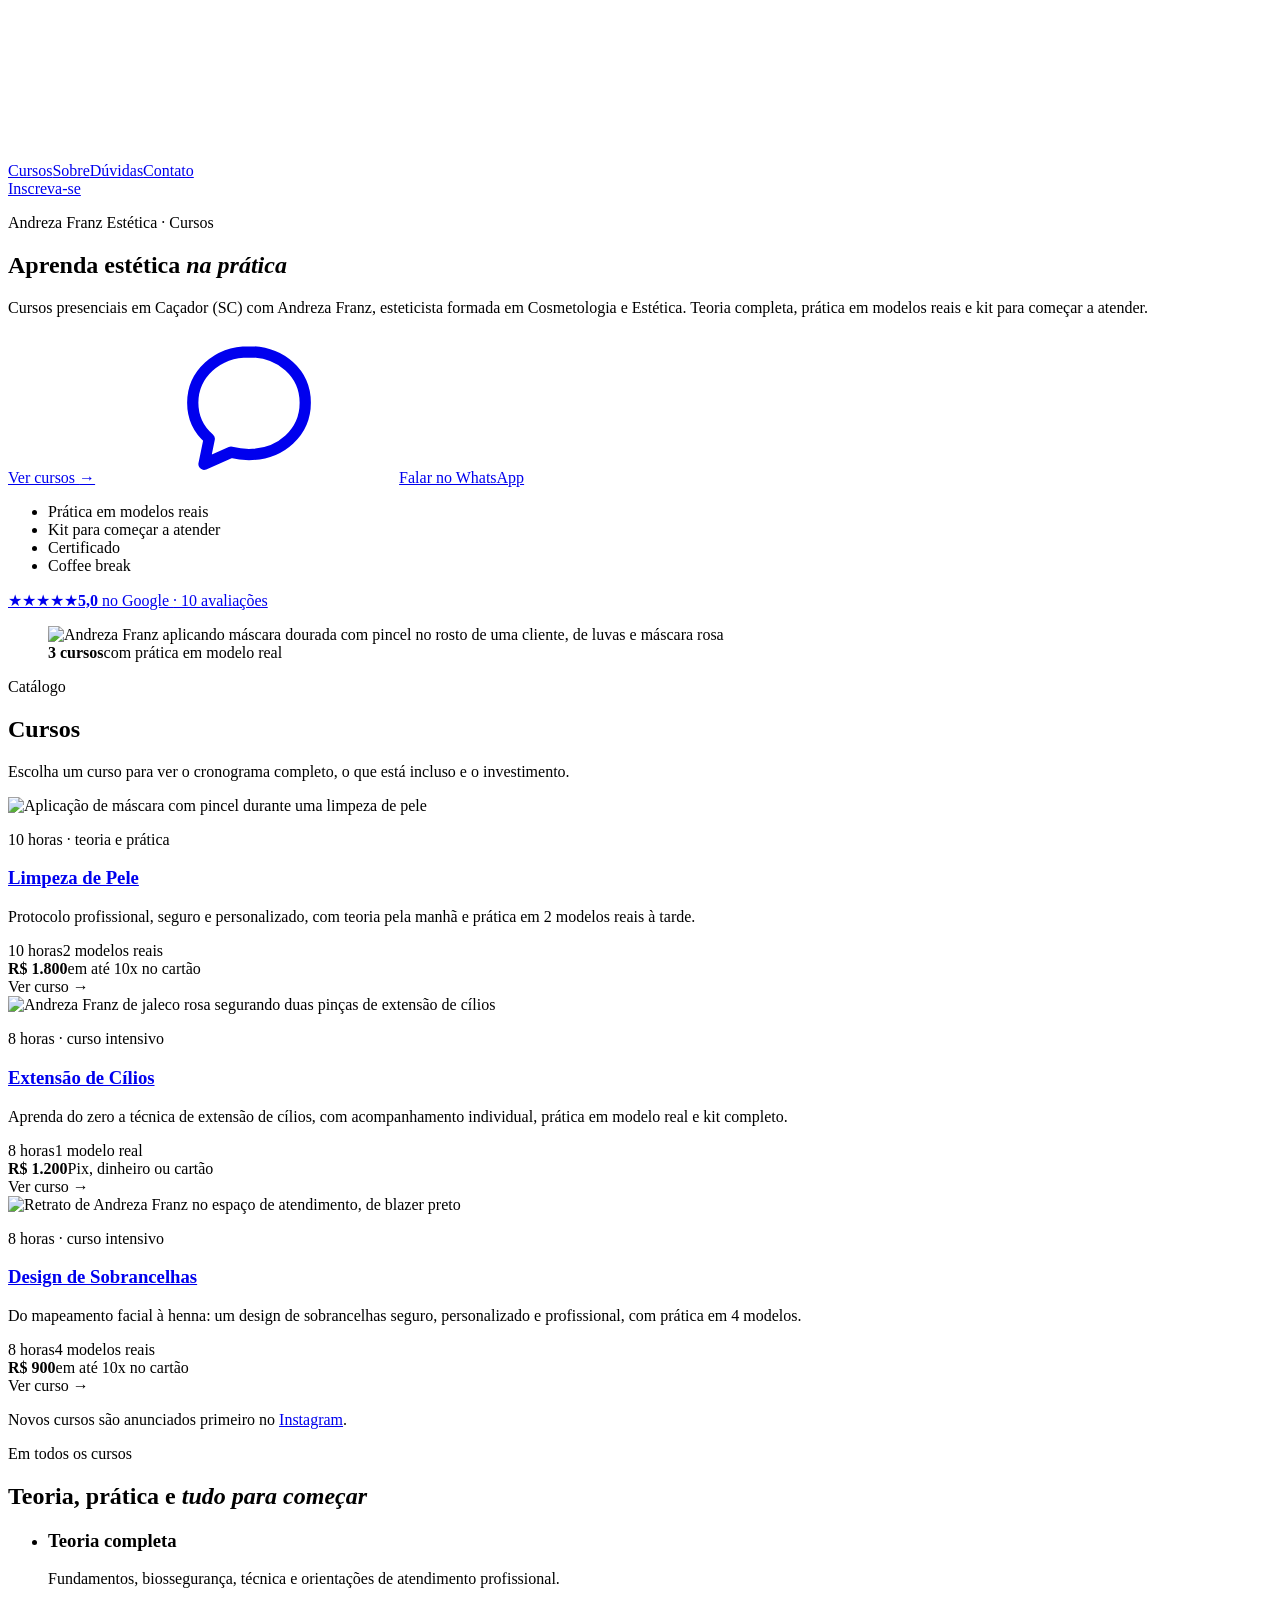
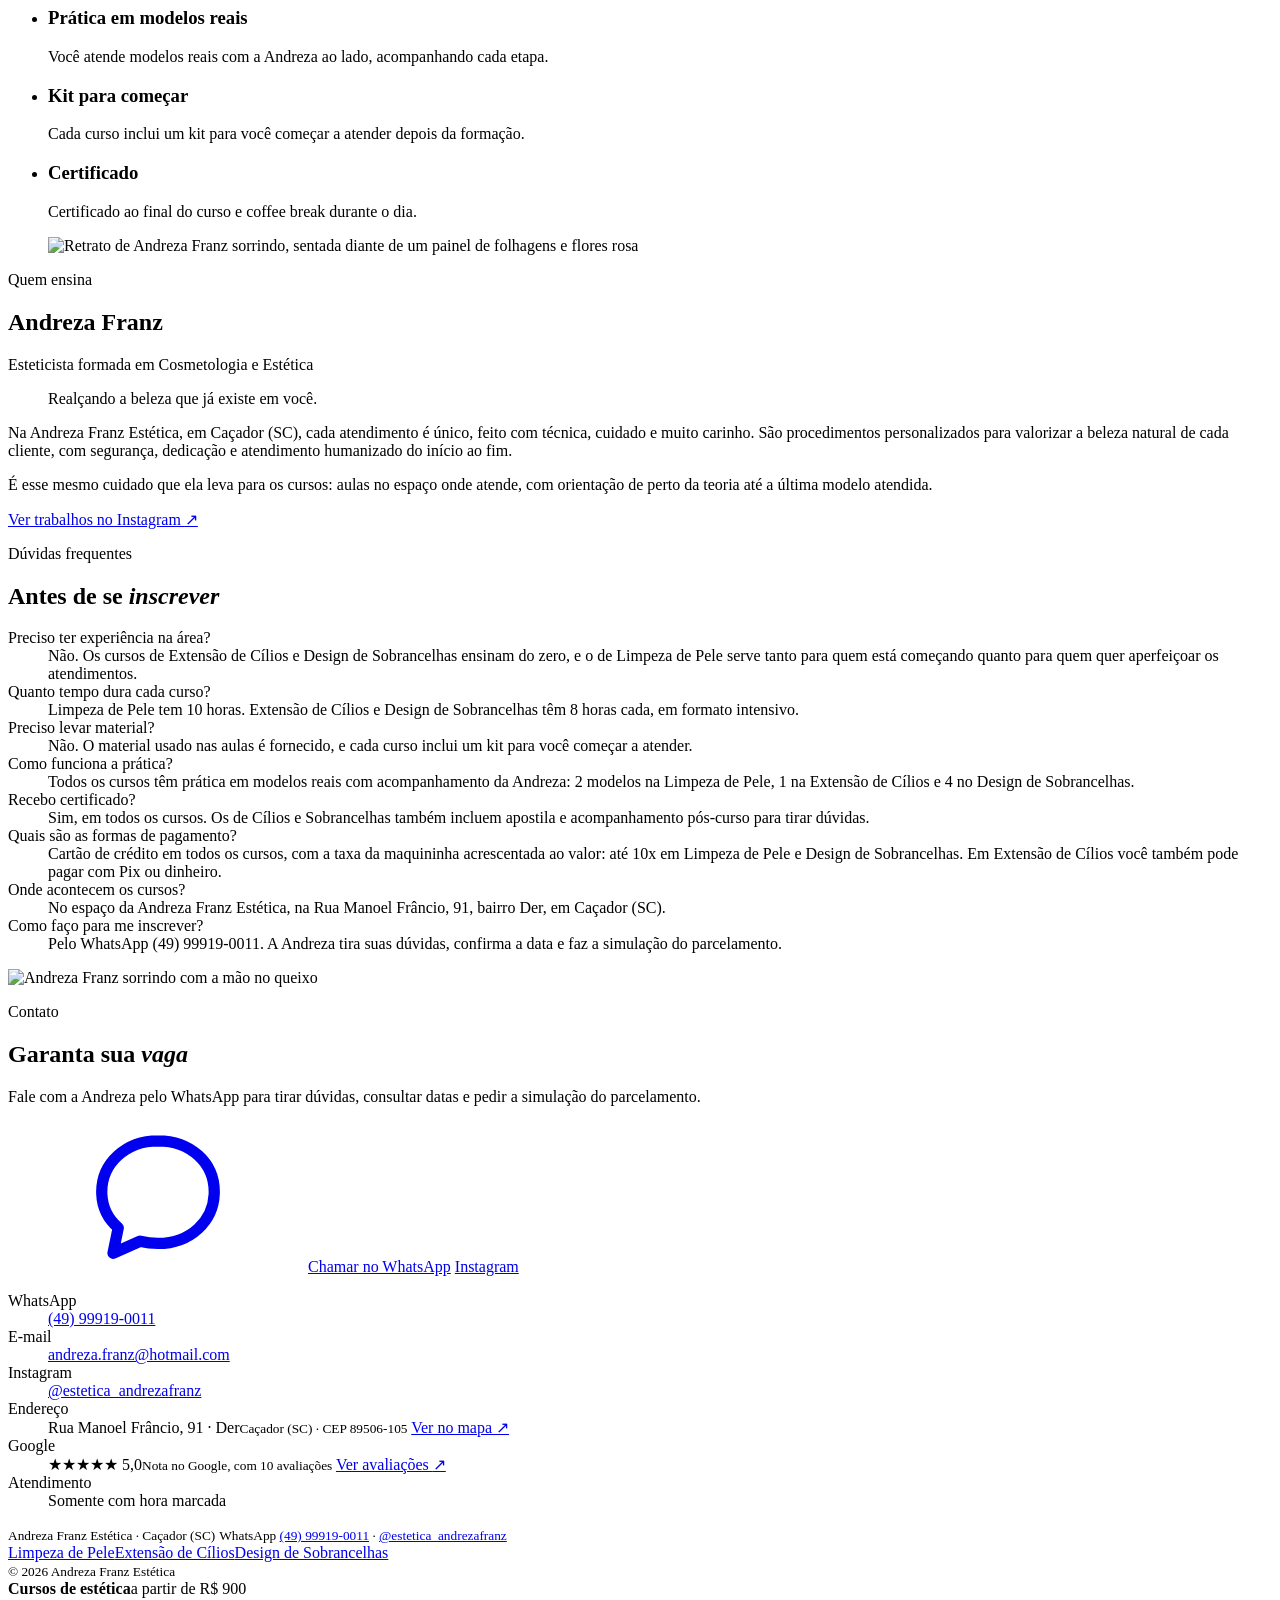
==== index.html @ 084d80ed "Add files via upload" ====
<!doctype html>
<html lang="pt-BR">
<head>
<meta charset="utf-8">
<meta name="viewport" content="width=device-width, initial-scale=1, viewport-fit=cover">
<title>Cursos de Estética em Caçador (SC) | Andreza Franz Estética</title>
<meta name="description" content="Cursos de estética presenciais em Caçador (SC) com Andreza Franz, esteticista formada em Cosmetologia e Estética: Limpeza de Pele, Extensão de Cílios e Design de Sobrancelhas, com prática em modelos reais, kit e certificado.">
<meta name="theme-color" content="#FBF6F5" media="(prefers-color-scheme: light)">
<meta name="theme-color" content="#171011" media="(prefers-color-scheme: dark)">
<link rel="icon" type="image/png" href="img/favicon.png">
<link rel="apple-touch-icon" href="img/favicon.png">
<!-- Prévia de link (WhatsApp, Facebook): com o domínio no ar, troque img/og-image.jpg pelo endereço completo, ex.: https://seudominio.com.br/img/og-image.jpg -->
<meta property="og:type" content="website">
<meta property="og:locale" content="pt_BR">
<meta property="og:site_name" content="Andreza Franz Estética">
<meta property="og:title" content="Cursos de estética · Andreza Franz Estética">
<meta property="og:description" content="Cursos de estética presenciais em Caçador (SC) com Andreza Franz, esteticista formada em Cosmetologia e Estética: Limpeza de Pele, Extensão de Cílios e Design de Sobrancelhas, com prática em modelos reais, kit e certificado.">
<meta property="og:image" content="img/og-image.jpg">
<meta name="twitter:card" content="summary_large_image">
<link rel="preconnect" href="https://fonts.googleapis.com">
<link rel="preconnect" href="https://fonts.gstatic.com" crossorigin>
<link rel="stylesheet" href="https://fonts.googleapis.com/css2?family=Bodoni+Moda:ital,opsz,wght@0,6..96,400..700;1,6..96,400..700&amp;family=Jost:wght@300..600&amp;display=swap">
<link rel="stylesheet" href="css/site.css">
<style>:root{padding-top:env(safe-area-inset-top,0px);padding-bottom:env(safe-area-inset-bottom,0px)}</style>
<script type="application/ld+json">
{
  "@context": "https://schema.org",
  "@type": "BeautySalon",
  "name": "Andreza Franz Estética",
  "telephone": "+55 49 99919-0011",
  "email": "andreza.franz@hotmail.com",
  "sameAs": [
    "https://www.instagram.com/estetica_andrezafranz/"
  ],
  "address": {
    "@type": "PostalAddress",
    "streetAddress": "Rua Manoel Frâncio, 91 - Der",
    "addressLocality": "Caçador",
    "addressRegion": "SC",
    "postalCode": "89506-105",
    "addressCountry": "BR"
  },
  "geo": {
    "@type": "GeoCoordinates",
    "latitude": -26.769811,
    "longitude": -51.0199768
  },
  "hasMap": "https://maps.app.goo.gl/DuBLKHnmuJ3UreH18"
}
</script>
</head>
<body>
<svg class="sprite" aria-hidden="true" focusable="false">
  <symbol id="i-check" viewBox="0 0 20 20"><circle cx="10" cy="10" r="9" fill="none" stroke="currentColor" stroke-width="1.3"/><path d="M6 10.4l2.6 2.6L14.2 7.4" fill="none" stroke="currentColor" stroke-width="1.6" stroke-linecap="round" stroke-linejoin="round"/></symbol>
  <symbol id="i-chat" viewBox="0 0 20 20"><path d="M10 2.5c-4.3 0-7.5 3-7.5 6.8 0 1.9.8 3.6 2.2 4.8L4 17.5l3.6-1.6c.8.2 1.6.3 2.4.3 4.3 0 7.5-3 7.5-6.9S14.3 2.5 10 2.5z" fill="none" stroke="currentColor" stroke-width="1.5" stroke-linejoin="round"/></symbol>
  <symbol id="i-gift" viewBox="0 0 34 34"><rect x="5" y="14" width="24" height="16" rx="2" fill="none" stroke="currentColor" stroke-width="1.5"/><rect x="3" y="9" width="28" height="6" rx="1.5" fill="none" stroke="currentColor" stroke-width="1.5"/><path d="M17 9v21" stroke="currentColor" stroke-width="1.5"/><path d="M17 9c-2.5-5-8-5-7.5-1.5C10 10 17 9 17 9zm0 0c2.5-5 8-5 7.5-1.5C24 10 17 9 17 9z" fill="none" stroke="currentColor" stroke-width="1.5" stroke-linejoin="round"/></symbol>
</svg>
<header class="site-header">
  <div class="wrap header-inner">
    <a class="brand" href="index.html" aria-label="Andreza Franz Estética, página inicial"><span class="logo-mark" role="img" aria-label="Andreza Franz"></span></a>
    <nav class="nav" aria-label="Seções"><a href="#cursos">Cursos</a><a href="#sobre">Sobre</a><a href="#duvidas">Dúvidas</a><a href="#contato">Contato</a></nav>
    <a class="btn btn-primary header-cta" href="https://wa.me/5549999190011?text=Ol%C3%A1%2C%20Andreza%21%20Vim%20pelo%20site%20e%20quero%20saber%20mais%20sobre%20os%20cursos." target="_blank" rel="noopener">Inscreva-se</a>
  </div>
</header>
<main id="inicio">
<section class="hero">
  <span class="watermark" aria-hidden="true"></span>
  <div class="wrap hero-grid">
    <div class="hero-copy">
      <p class="eyebrow">Andreza Franz Estética · Cursos</p>
      <h1>Aprenda estética <em>na prática</em></h1>
      <p class="lede">Cursos presenciais em Caçador (SC) com Andreza Franz, esteticista formada em Cosmetologia e Estética. Teoria completa, prática em modelos reais e kit para começar a atender.</p>
      <div class="btn-row">
        <a class="btn btn-primary" href="#cursos">Ver cursos <span class="arrow" aria-hidden="true">→</span></a>
        <a class="btn btn-ghost" href="https://wa.me/5549999190011?text=Ol%C3%A1%2C%20Andreza%21%20Vim%20pelo%20site%20e%20quero%20saber%20mais%20sobre%20os%20cursos." target="_blank" rel="noopener"><svg aria-hidden="true"><use href="#i-chat"/></svg>Falar no WhatsApp</a>
      </div>
      <ul class="facts"><li>Prática em modelos reais</li><li>Kit para começar a atender</li><li>Certificado</li><li>Coffee break</li></ul>
      <a class="rating" href="https://maps.app.goo.gl/DuBLKHnmuJ3UreH18" target="_blank" rel="noopener" aria-label="Nota 5,0 no Google, com 10 avaliações. Ver avaliações"><span class="stars" aria-hidden="true">★★★★★</span><span aria-hidden="true"><strong>5,0</strong> no Google <span class="src">· 10 avaliações</span></span></a>
    </div>
    <figure class="photo-frame">
      <img src="img/aula-pratica.jpg" width="1100" height="1650" alt="Andreza Franz aplicando máscara dourada com pincel no rosto de uma cliente, de luvas e máscara rosa">
      <div class="badge"><strong>3 cursos</strong><span>com prática em modelo real</span></div>
    </figure>
  </div>
</section>

<section class="section section--tight-top" id="cursos">
  <div class="wrap">
    <div class="section-head">
      <p class="eyebrow">Catálogo</p>
      <h2>Cursos</h2>
      <p class="lede">Escolha um curso para ver o cronograma completo, o que está incluso e o investimento.</p>
    </div>
    <div class="catalog catalog--3"><article class="course-card">
  <div class="course-media"><img src="img/curso-limpeza.jpg" width="1000" height="831" alt="Aplicação de máscara com pincel durante uma limpeza de pele" loading="lazy"></div>
  <div class="course-body">
    <p class="eyebrow">10 horas · teoria e prática</p>
    <h3><a href="limpeza-de-pele.html">Limpeza de Pele</a></h3>
    <p class="muted">Protocolo profissional, seguro e personalizado, com teoria pela manhã e prática em 2 modelos reais à tarde.</p>
    <div class="course-meta"><span>10 horas</span><span>2 modelos reais</span></div>
    <div class="course-foot">
      <div class="price-sm"><strong>R$ 1.800</strong><span>em até 10x no cartão</span></div>
      <span class="more" aria-hidden="true">Ver curso →</span>
    </div>
  </div>
</article><article class="course-card">
  <div class="course-media"><img src="img/curso-cilios.jpg" width="1000" height="800" alt="Andreza Franz de jaleco rosa segurando duas pinças de extensão de cílios" loading="lazy"></div>
  <div class="course-body">
    <p class="eyebrow">8 horas · curso intensivo</p>
    <h3><a href="extensao-de-cilios.html">Extensão de Cílios</a></h3>
    <p class="muted">Aprenda do zero a técnica de extensão de cílios, com acompanhamento individual, prática em modelo real e kit completo.</p>
    <div class="course-meta"><span>8 horas</span><span>1 modelo real</span></div>
    <div class="course-foot">
      <div class="price-sm"><strong>R$ 1.200</strong><span>Pix, dinheiro ou cartão</span></div>
      <span class="more" aria-hidden="true">Ver curso →</span>
    </div>
  </div>
</article><article class="course-card">
  <div class="course-media"><img src="img/curso-sobrancelhas.jpg" width="1000" height="800" alt="Retrato de Andreza Franz no espaço de atendimento, de blazer preto" loading="lazy"></div>
  <div class="course-body">
    <p class="eyebrow">8 horas · curso intensivo</p>
    <h3><a href="design-de-sobrancelhas.html">Design de Sobrancelhas</a></h3>
    <p class="muted">Do mapeamento facial à henna: um design de sobrancelhas seguro, personalizado e profissional, com prática em 4 modelos.</p>
    <div class="course-meta"><span>8 horas</span><span>4 modelos reais</span></div>
    <div class="course-foot">
      <div class="price-sm"><strong>R$ 900</strong><span>em até 10x no cartão</span></div>
      <span class="more" aria-hidden="true">Ver curso →</span>
    </div>
  </div>
</article></div>
    <p class="catalog-note">Novos cursos são anunciados primeiro no <a href="https://www.instagram.com/estetica_andrezafranz/" target="_blank" rel="noopener">Instagram</a>.</p>
  </div>
</section>

<section class="section section--paper">
  <div class="wrap">
    <div class="section-head">
      <p class="eyebrow">Em todos os cursos</p>
      <h2>Teoria, prática e <em>tudo para começar</em></h2>
    </div>
    <ul class="pillars">
      <li><h3>Teoria completa</h3><p>Fundamentos, biossegurança, técnica e orientações de atendimento profissional.</p></li>
      <li><h3>Prática em modelos reais</h3><p>Você atende modelos reais com a Andreza ao lado, acompanhando cada etapa.</p></li>
      <li><h3>Kit para começar</h3><p>Cada curso inclui um kit para você começar a atender depois da formação.</p></li>
      <li><h3>Certificado</h3><p>Certificado ao final do curso e coffee break durante o dia.</p></li>
    </ul>
  </div>
</section>

<section class="section" id="sobre">
  <div class="wrap about">
    <figure class="about-figure">
      <img src="img/andreza-retrato.jpg" width="1000" height="1500" alt="Retrato de Andreza Franz sorrindo, sentada diante de um painel de folhagens e flores rosa" loading="lazy">
    </figure>
    <div class="about-copy">
      <p class="eyebrow">Quem ensina</p>
      <h2>Andreza Franz</h2>
      <p class="role">Esteticista formada em Cosmetologia e Estética</p>
      <blockquote class="quote">Realçando a beleza que já existe em você.</blockquote>
      <p class="body">Na Andreza Franz Estética, em Caçador (SC), cada atendimento é único, feito com técnica, cuidado e muito carinho. São procedimentos personalizados para valorizar a beleza natural de cada cliente, com segurança, dedicação e atendimento humanizado do início ao fim.</p>
      <p class="body muted">É esse mesmo cuidado que ela leva para os cursos: aulas no espaço onde atende, com orientação de perto da teoria até a última modelo atendida.</p>
      <a class="text-link" href="https://www.instagram.com/estetica_andrezafranz/" target="_blank" rel="noopener">Ver trabalhos no Instagram <span aria-hidden="true">↗</span></a>
    </div>
  </div>
</section>

<section class="section section--rule" id="duvidas">
  <div class="wrap">
    <div class="section-head"><p class="eyebrow">Dúvidas frequentes</p><h2>Antes de se <em>inscrever</em></h2></div>
    <dl class="faq"><div><dt>Preciso ter experiência na área?</dt><dd>Não. Os cursos de Extensão de Cílios e Design de Sobrancelhas ensinam do zero, e o de Limpeza de Pele serve tanto para quem está começando quanto para quem quer aperfeiçoar os atendimentos.</dd></div><div><dt>Quanto tempo dura cada curso?</dt><dd>Limpeza de Pele tem 10 horas. Extensão de Cílios e Design de Sobrancelhas têm 8 horas cada, em formato intensivo.</dd></div><div><dt>Preciso levar material?</dt><dd>Não. O material usado nas aulas é fornecido, e cada curso inclui um kit para você começar a atender.</dd></div><div><dt>Como funciona a prática?</dt><dd>Todos os cursos têm prática em modelos reais com acompanhamento da Andreza: 2 modelos na Limpeza de Pele, 1 na Extensão de Cílios e 4 no Design de Sobrancelhas.</dd></div><div><dt>Recebo certificado?</dt><dd>Sim, em todos os cursos. Os de Cílios e Sobrancelhas também incluem apostila e acompanhamento pós-curso para tirar dúvidas.</dd></div><div><dt>Quais são as formas de pagamento?</dt><dd>Cartão de crédito em todos os cursos, com a taxa da maquininha acrescentada ao valor: até 10x em Limpeza de Pele e Design de Sobrancelhas. Em Extensão de Cílios você também pode pagar com Pix ou dinheiro.</dd></div><div><dt>Onde acontecem os cursos?</dt><dd>No espaço da Andreza Franz Estética, na Rua Manoel Frâncio, 91, bairro Der, em Caçador (SC).</dd></div><div><dt>Como faço para me inscrever?</dt><dd>Pelo WhatsApp (49) 99919-0011. A Andreza tira suas dúvidas, confirma a data e faz a simulação do parcelamento.</dd></div></dl>
  </div>
</section>
<section class="cta" id="contato">
  <div class="wrap cta-grid">
    <div class="cta-copy">
      <img class="cta-photo" src="img/andreza-sorriso.jpg" width="900" height="1350" alt="Andreza Franz sorrindo com a mão no queixo" loading="lazy">
      <p class="eyebrow">Contato</p>
      <h2>Garanta sua <em>vaga</em></h2>
      <p>Fale com a Andreza pelo WhatsApp para tirar dúvidas, consultar datas e pedir a simulação do parcelamento.</p>
      <div class="btn-row">
        <a class="btn btn-primary" href="https://wa.me/5549999190011?text=Ol%C3%A1%2C%20Andreza%21%20Vim%20pelo%20site%20e%20quero%20saber%20mais%20sobre%20os%20cursos." target="_blank" rel="noopener"><svg aria-hidden="true"><use href="#i-chat"/></svg>Chamar no WhatsApp</a>
        <a class="btn btn-ghost" href="https://www.instagram.com/estetica_andrezafranz/" target="_blank" rel="noopener">Instagram</a>
      </div>
    </div>
    <dl class="contact-list">
      <div><dt>WhatsApp</dt><dd><a href="https://wa.me/5549999190011" target="_blank" rel="noopener">(49) 99919-0011</a></dd></div>
      <div><dt>E-mail</dt><dd><a href="mailto:andreza.franz@hotmail.com">andreza.franz@hotmail.com</a></dd></div>
      <div><dt>Instagram</dt><dd><a href="https://www.instagram.com/estetica_andrezafranz/" target="_blank" rel="noopener">@estetica_andrezafranz</a></dd></div>
      <div><dt>Endereço</dt><dd>Rua Manoel Frâncio, 91 · Der<small>Caçador (SC) · CEP 89506-105</small>
        <a class="text-link" href="https://maps.app.goo.gl/DuBLKHnmuJ3UreH18" target="_blank" rel="noopener">Ver no mapa <span aria-hidden="true">↗</span></a></dd></div>
      <div><dt>Google</dt><dd><span class="stars" aria-hidden="true">★★★★★</span> 5,0<small>Nota no Google, com 10 avaliações</small>
        <a class="text-link" href="https://maps.app.goo.gl/DuBLKHnmuJ3UreH18" target="_blank" rel="noopener">Ver avaliações <span aria-hidden="true">↗</span></a></dd></div>
      <div><dt>Atendimento</dt><dd>Somente com hora marcada</dd></div>
    </dl>
  </div>
</section>
</main>
<footer class="footer">
  <div class="wrap footer-inner">
    <a href="index.html" aria-label="Andreza Franz Estética, página inicial"><span class="logo-mark" role="img" aria-label="Andreza Franz"></span></a>
    <div class="footer-text">
      <small>Andreza Franz Estética · Caçador (SC)</small>
      <small>WhatsApp <a href="https://wa.me/5549999190011" target="_blank" rel="noopener">(49) 99919-0011</a> · <a href="https://www.instagram.com/estetica_andrezafranz/" target="_blank" rel="noopener">@estetica_andrezafranz</a></small>
      <nav aria-label="Cursos"><a href="limpeza-de-pele.html">Limpeza de Pele</a><a href="extensao-de-cilios.html">Extensão de Cílios</a><a href="design-de-sobrancelhas.html">Design de Sobrancelhas</a></nav>
    </div>
    <small>© 2026 Andreza Franz Estética</small>
  </div>
</footer>
<div class="mobile-bar">
  <div><strong>Cursos de estética</strong><span>a partir de R$ 900</span></div>
  <a class="btn btn-primary" href="https://wa.me/5549999190011?text=Ol%C3%A1%2C%20Andreza%21%20Vim%20pelo%20site%20e%20quero%20saber%20mais%20sobre%20os%20cursos." target="_blank" rel="noopener">Falar no WhatsApp</a>
</div>
</body>
</html>
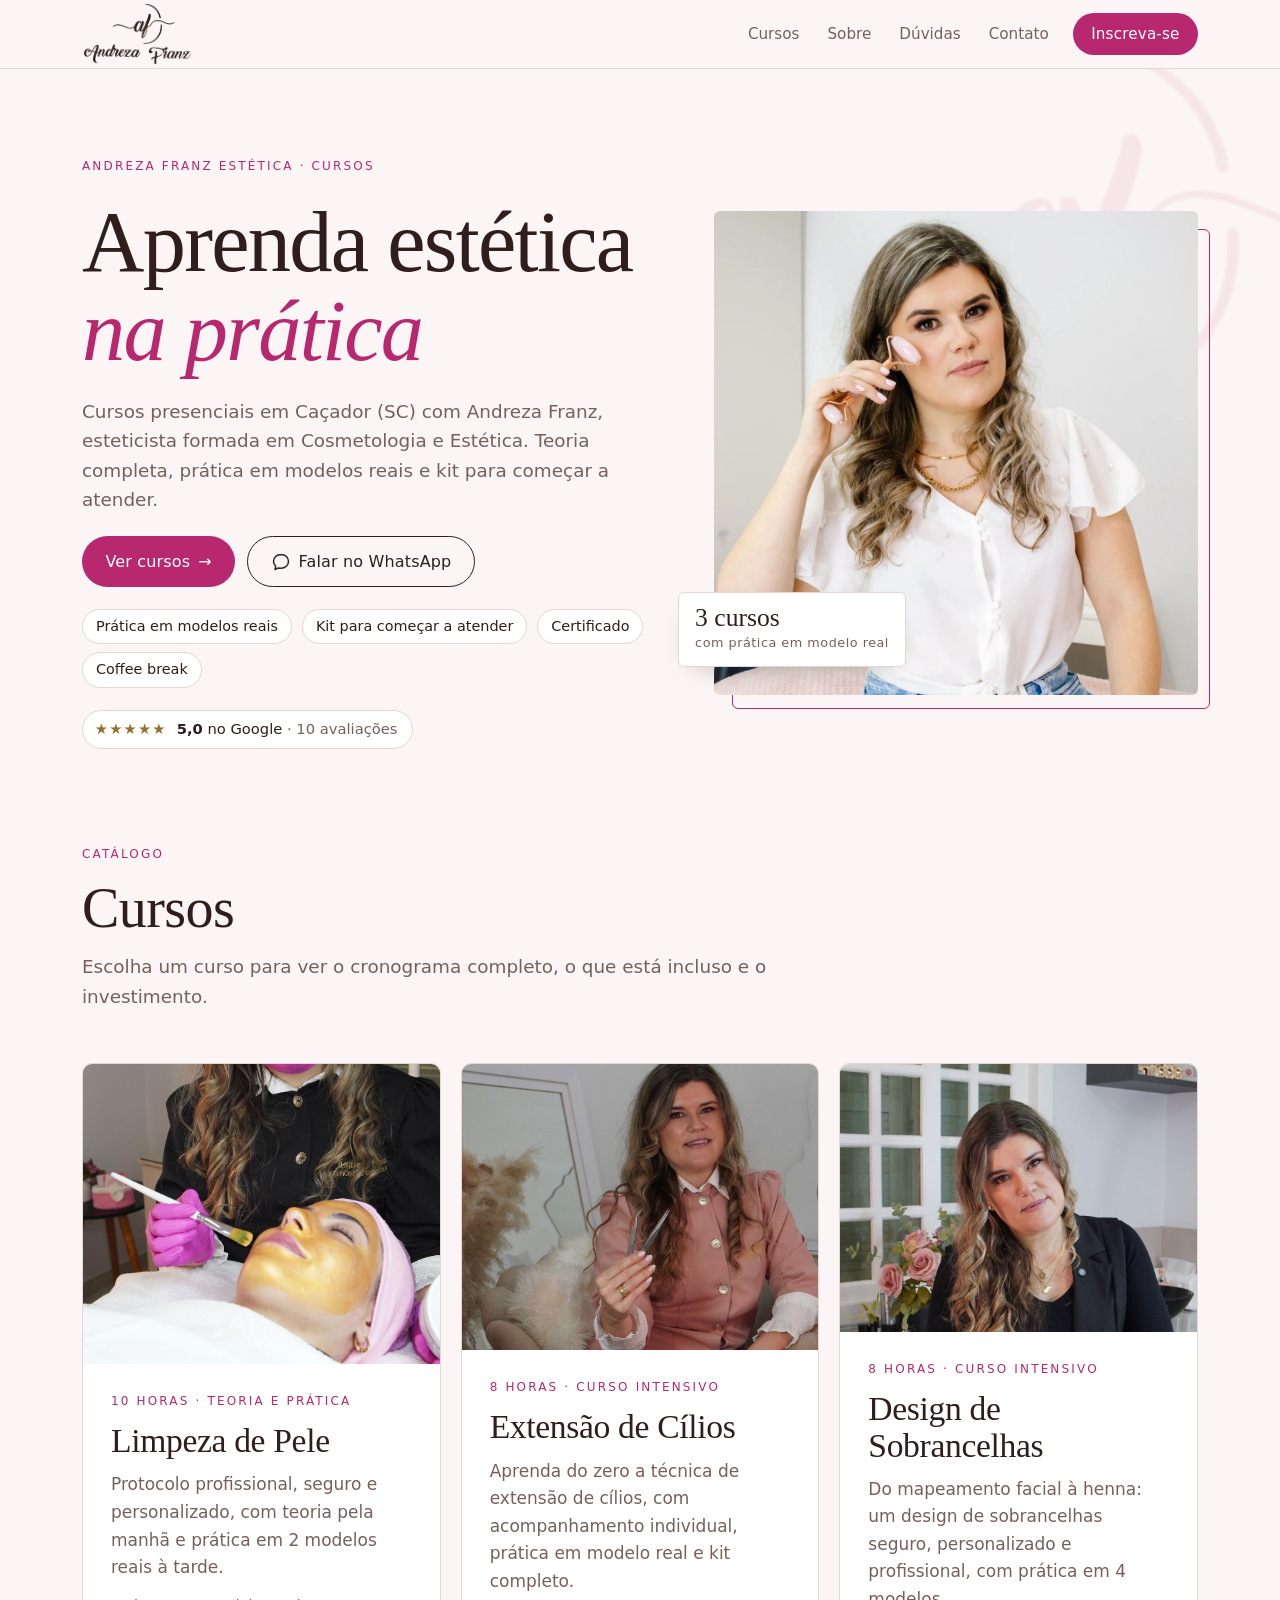
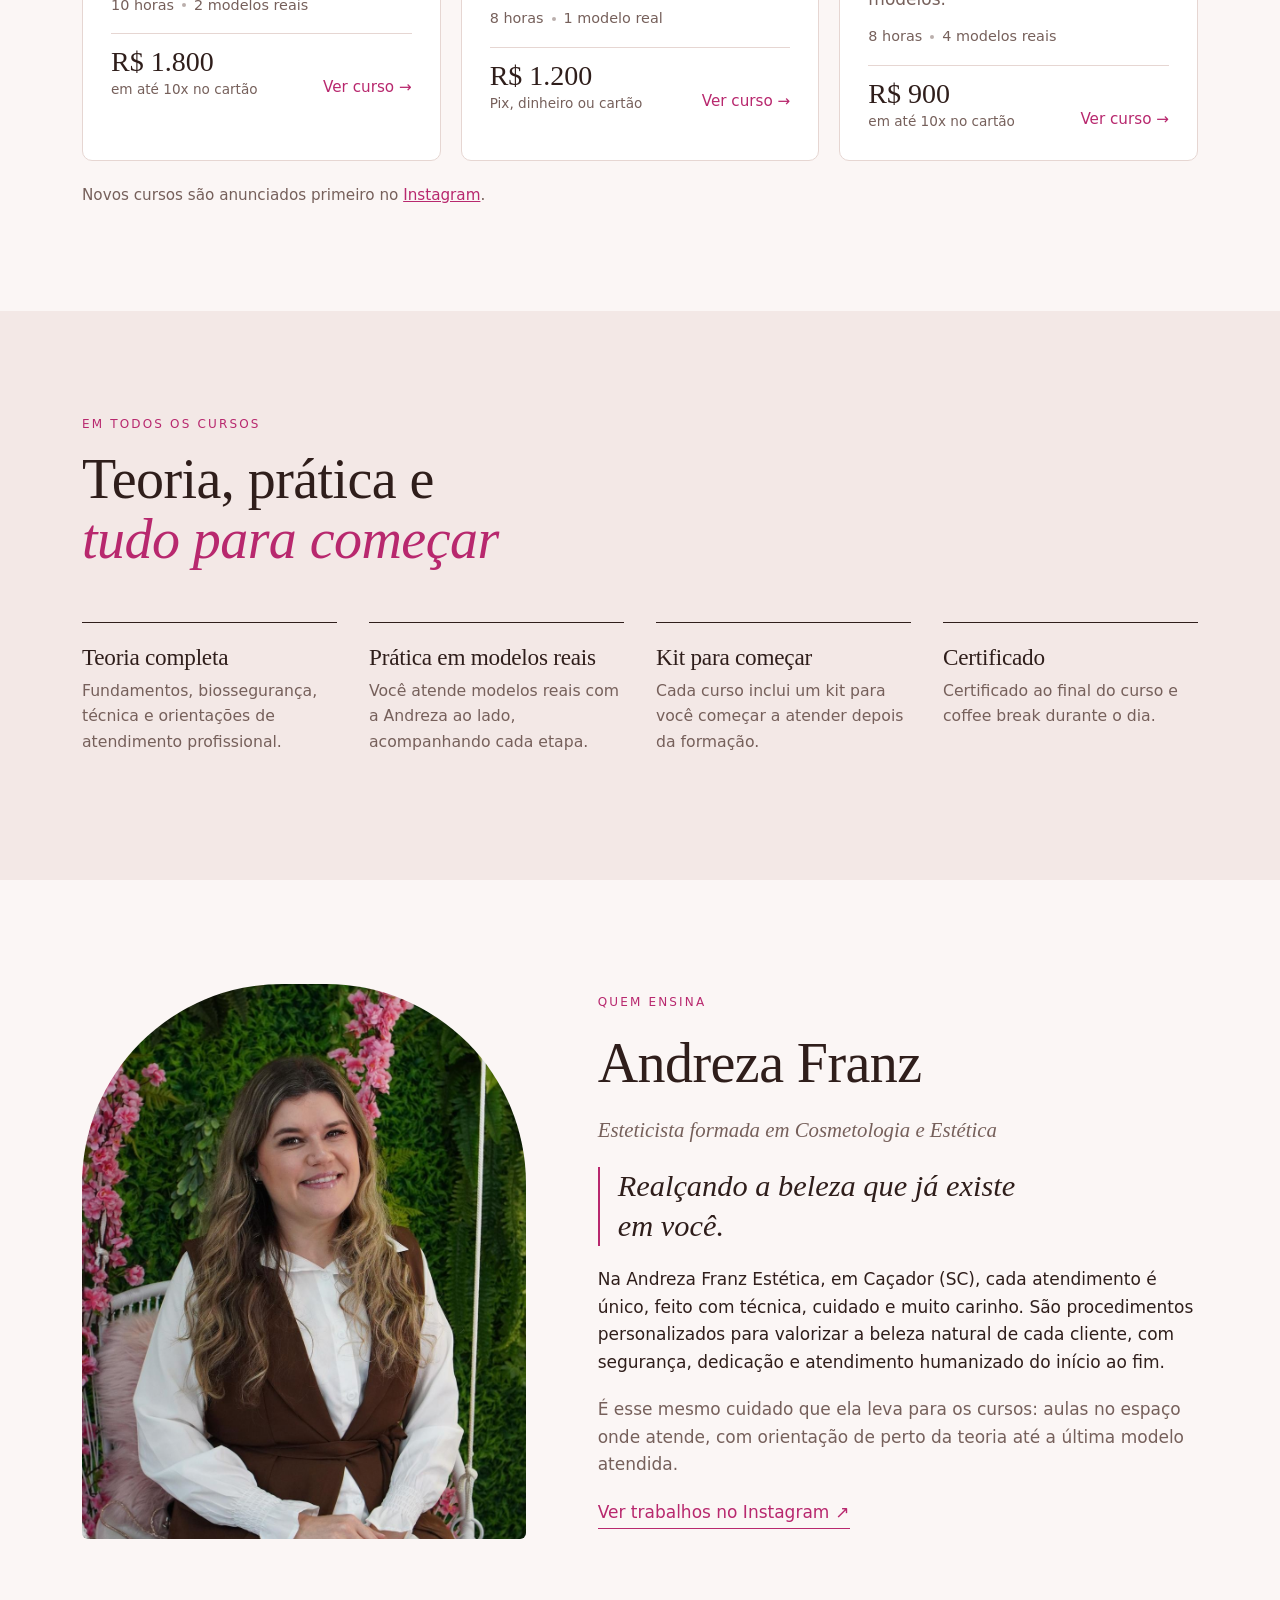
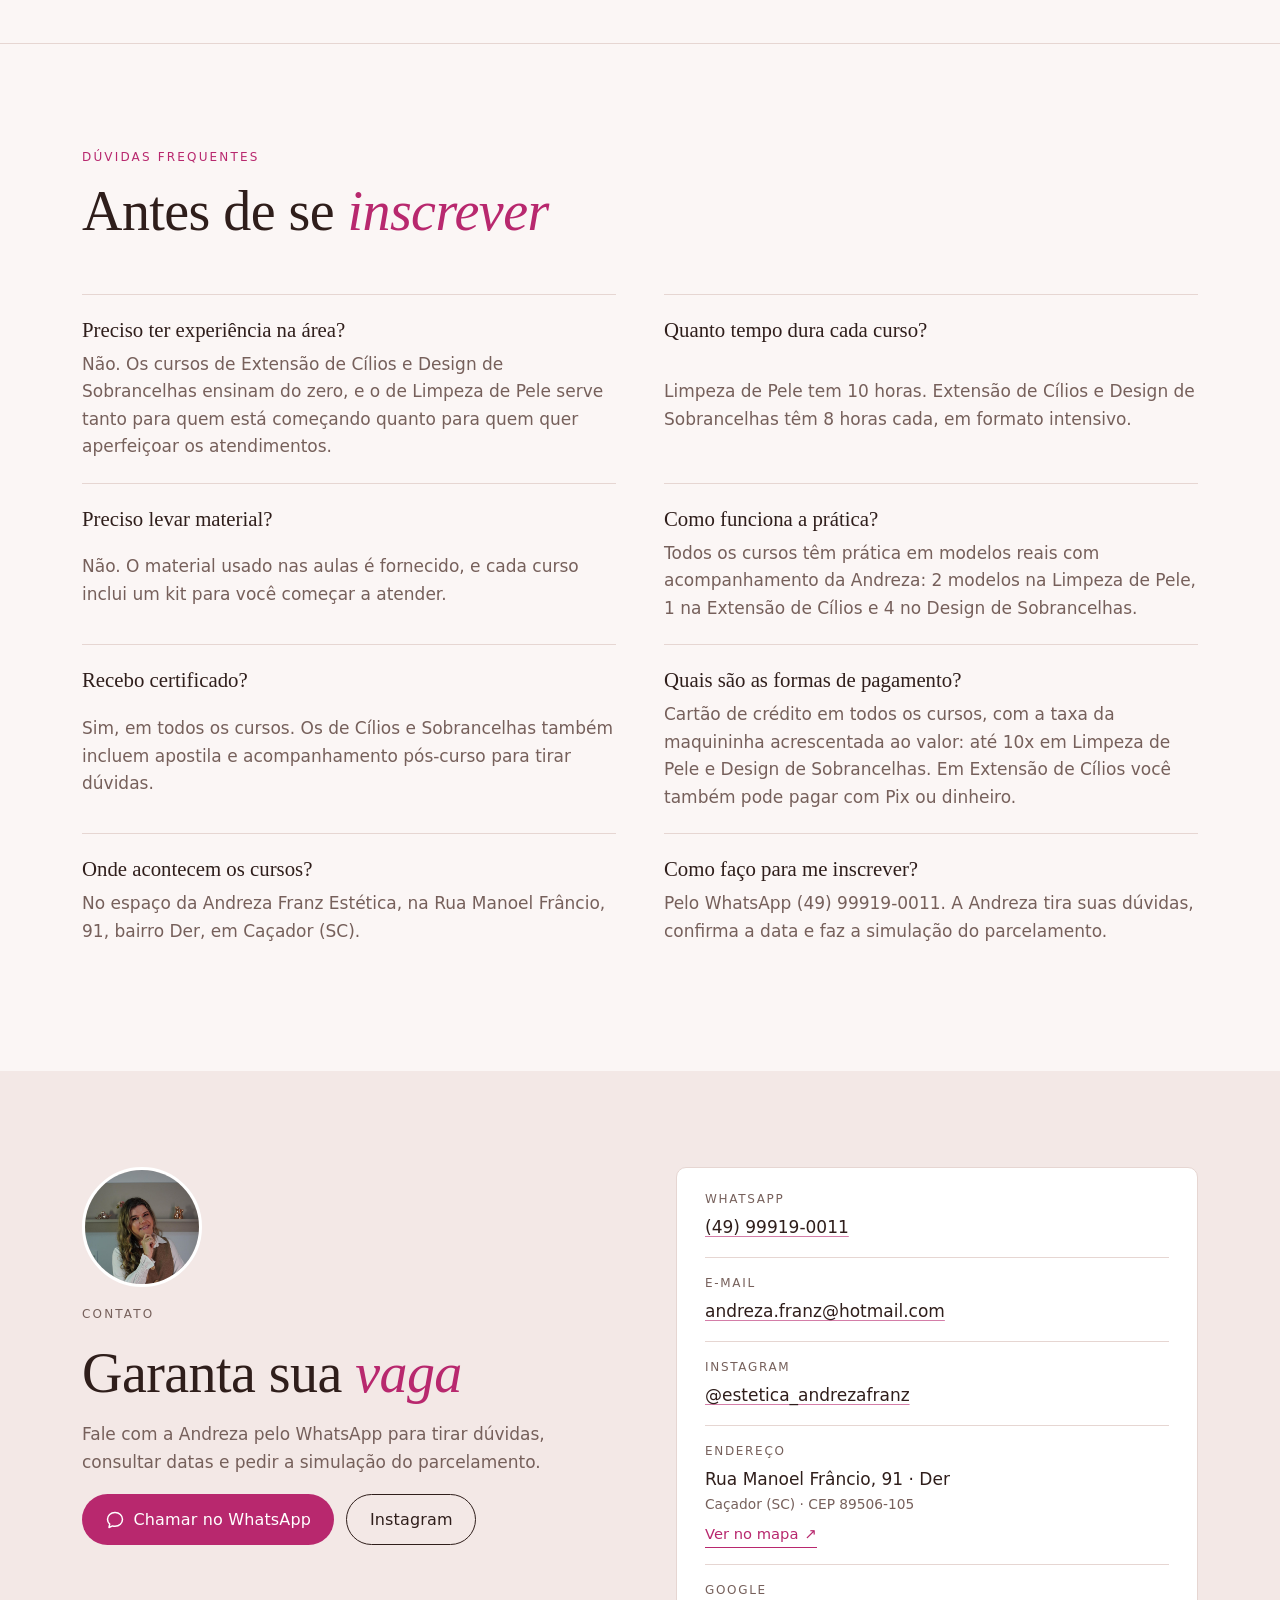
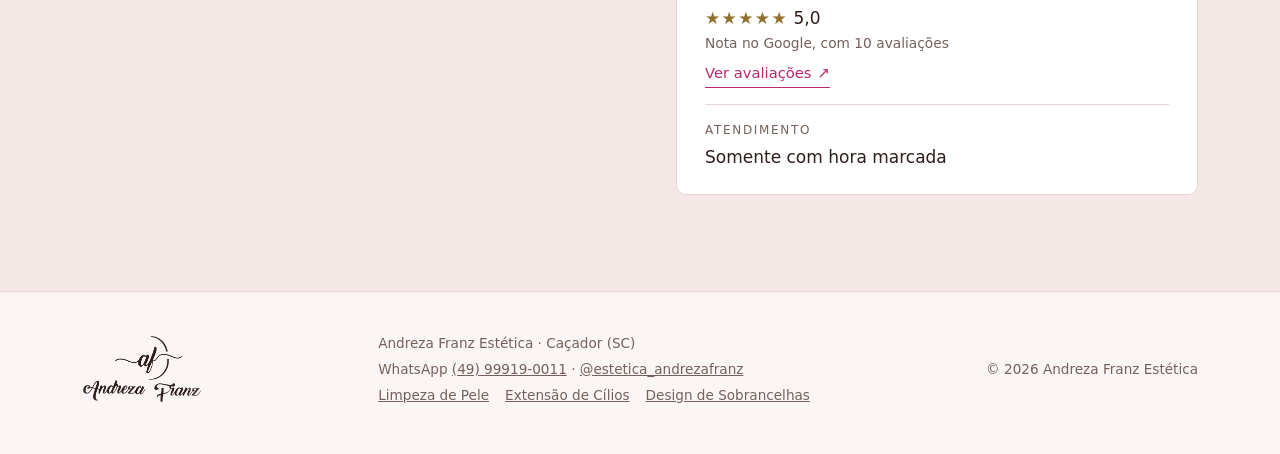
==== commit f93027a0: "Add files via upload" ====
--- a/index.html
+++ b/index.html
@@ -7,15 +7,17 @@
 <meta name="description" content="Cursos de estética presenciais em Caçador (SC) com Andreza Franz, esteticista formada em Cosmetologia e Estética: Limpeza de Pele, Extensão de Cílios e Design de Sobrancelhas, com prática em modelos reais, kit e certificado.">
 <meta name="theme-color" content="#FBF6F5" media="(prefers-color-scheme: light)">
 <meta name="theme-color" content="#171011" media="(prefers-color-scheme: dark)">
-<link rel="icon" type="image/png" href="img/favicon.png">
-<link rel="apple-touch-icon" href="img/favicon.png">
+<link rel="icon" href="favicon.ico" sizes="any">
+<link rel="icon" type="image/png" sizes="32x32" href="img/favicon-32.png">
+<link rel="icon" type="image/png" sizes="192x192" href="img/favicon-192.png">
+<link rel="apple-touch-icon" href="img/apple-touch-icon.png">
 <!-- Prévia de link (WhatsApp, Facebook): com o domínio no ar, troque img/og-image.jpg pelo endereço completo, ex.: https://seudominio.com.br/img/og-image.jpg -->
 <meta property="og:type" content="website">
 <meta property="og:locale" content="pt_BR">
 <meta property="og:site_name" content="Andreza Franz Estética">
 <meta property="og:title" content="Cursos de estética · Andreza Franz Estética">
 <meta property="og:description" content="Cursos de estética presenciais em Caçador (SC) com Andreza Franz, esteticista formada em Cosmetologia e Estética: Limpeza de Pele, Extensão de Cílios e Design de Sobrancelhas, com prática em modelos reais, kit e certificado.">
-<meta property="og:image" content="img/og-image.jpg">
+<meta property="og:image" content="img/og-home.jpg">
 <meta name="twitter:card" content="summary_large_image">
 <link rel="preconnect" href="https://fonts.googleapis.com">
 <link rel="preconnect" href="https://fonts.gstatic.com" crossorigin>
@@ -78,7 +80,7 @@
       <a class="rating" href="https://maps.app.goo.gl/DuBLKHnmuJ3UreH18" target="_blank" rel="noopener" aria-label="Nota 5,0 no Google, com 10 avaliações. Ver avaliações"><span class="stars" aria-hidden="true">★★★★★</span><span aria-hidden="true"><strong>5,0</strong> no Google <span class="src">· 10 avaliações</span></span></a>
     </div>
     <figure class="photo-frame">
-      <img src="img/aula-pratica.jpg" width="1100" height="1650" alt="Andreza Franz aplicando máscara dourada com pincel no rosto de uma cliente, de luvas e máscara rosa">
+      <img src="img/andreza-hero.jpg" width="1080" height="1080" alt="Andreza Franz de blusa branca, segurando um rolo facial de pedra rosa junto ao rosto">
       <div class="badge"><strong>3 cursos</strong><span>com prática em modelo real</span></div>
     </figure>
   </div>
--- a/css/site.css
+++ b/css/site.css
@@ -0,0 +1,495 @@
+/* Andreza Franz Estética · estilos compartilhados
+   Layout: blush page, chocolate ink, one fuchsia accent taken from the studio (mask, gloves, sofa).
+   Bodoni headlines over a quiet Jost body; course days drawn as real timelines. */
+:root{
+  --bg:#FBF6F5;
+  --paper:#F3E8E6;
+  --card:#FFFFFF;
+  --ink:#2F1E1B;
+  --muted:#76605B;
+  --line:#E6D6D2;
+  --accent:#B8286E;
+  --accent-soft:#F9E0EB;
+  --on-accent:#FFFFFF;
+  --gold:#94702F;
+  --band:#3A2521;
+  --band-ink:#F6ECE9;
+  --band-muted:#CDB4AE;
+  --band-line:#5A3E39;
+
+  --font-display:"Bodoni Moda","Bodoni 72","Didot",Georgia,serif;
+  --font-body:"Jost","Avenir Next","Segoe UI",system-ui,sans-serif;
+
+  --fs-hero:clamp(2.75rem,7.4vw,5.4rem);
+  --fs-course:clamp(2.4rem,6vw,4.4rem);
+  --fs-h2:clamp(2.1rem,4.8vw,3.5rem);
+  --fs-h3:clamp(1.45rem,2.6vw,1.95rem);
+  --fs-body:1.0625rem;
+  --fs-small:.9rem;
+  --fs-label:.75rem;
+  color-scheme:light;
+}
+@media (prefers-color-scheme: dark){
+  :root:not([data-theme="light"]){
+    --bg:#171011; --paper:#211718; --card:#2A1E1E; --ink:#F4E8E5; --muted:#BEA6A1;
+    --line:#3E2D2C; --accent:#F0679F; --accent-soft:#3D1F2D; --on-accent:#1C0D13;
+    --gold:#D6AE6B; --band:#2C1B1F; --band-ink:#F4E8E5; --band-muted:#C3A9A5; --band-line:#4A3236;
+    color-scheme:dark;
+  }
+}
+:root[data-theme="dark"]{
+  --bg:#171011; --paper:#211718; --card:#2A1E1E; --ink:#F4E8E5; --muted:#BEA6A1;
+  --line:#3E2D2C; --accent:#F0679F; --accent-soft:#3D1F2D; --on-accent:#1C0D13;
+  --gold:#D6AE6B; --band:#2C1B1F; --band-ink:#F4E8E5; --band-muted:#C3A9A5; --band-line:#4A3236;
+  color-scheme:dark;
+}
+
+/* Base */
+*,*::before,*::after{box-sizing:border-box}
+[hidden]{display:none!important}
+html{scroll-behavior:smooth;scroll-padding-top:calc(84px + env(safe-area-inset-top,0px))}
+@media (prefers-reduced-motion: reduce){html{scroll-behavior:auto}*{transition:none!important;animation:none!important}}
+body{
+  margin:0;background:var(--bg);color:var(--ink);
+  font-family:var(--font-body);font-size:var(--fs-body);line-height:1.62;font-weight:400;
+  -webkit-font-smoothing:antialiased;text-rendering:optimizeLegibility;
+}
+body::before{content:"";position:fixed;inset:0 0 auto;height:env(safe-area-inset-top,0px);z-index:60;background:var(--bg)}
+h1,h2,h3,h4,h5{font-family:var(--font-display);font-weight:500;line-height:1.08;margin:0;text-wrap:balance;font-optical-sizing:auto;letter-spacing:-.01em}
+h1 em,h2 em,h3 em{font-style:italic;color:var(--accent);font-weight:500}
+p{margin:0}
+ul,ol{margin:0;padding:0;list-style:none}
+a{color:inherit}
+img{display:block;max-width:100%;height:auto}
+:focus-visible{outline:2px solid var(--accent);outline-offset:3px;border-radius:4px}
+.sprite{position:absolute;width:0;height:0;overflow:hidden}
+
+.wrap{
+  max-width:1180px;margin-inline:auto;
+  padding-left:max(16px,env(safe-area-inset-left,0px));
+  padding-right:max(16px,env(safe-area-inset-right,0px));
+}
+@media (min-width:720px){
+  .wrap{padding-left:max(32px,env(safe-area-inset-left,0px));padding-right:max(32px,env(safe-area-inset-right,0px))}
+}
+
+.eyebrow{font-size:var(--fs-label);font-weight:500;letter-spacing:.18em;text-transform:uppercase;color:var(--accent)}
+.lede{font-size:1.15rem;color:var(--muted);max-width:60ch;line-height:1.6}
+.muted{color:var(--muted)}
+
+/* Botões e links */
+.btn{
+  display:inline-flex;align-items:center;justify-content:center;gap:.5em;
+  min-height:48px;padding:.7em 1.4em;border-radius:999px;
+  font-family:var(--font-body);font-size:1rem;font-weight:500;letter-spacing:.01em;
+  text-decoration:none;border:1px solid transparent;cursor:pointer;
+  transition:transform .18s ease, background-color .18s ease, color .18s ease, border-color .18s ease;
+}
+.btn:hover{transform:translateY(-1px)}
+.btn-primary{background:var(--accent);color:var(--on-accent)}
+.btn-primary:hover{background:color-mix(in srgb,var(--accent) 86%,var(--ink))}
+.btn-ghost{border-color:currentColor;color:var(--ink);background:transparent}
+.btn-ghost:hover{background:var(--paper)}
+.btn svg{width:20px;height:20px;flex:none}
+.btn .arrow{transition:transform .18s ease}
+.btn:hover .arrow{transform:translateX(3px)}
+.btn-row{display:flex;flex-wrap:wrap;gap:12px}
+.text-link{
+  justify-self:start;display:inline-flex;align-items:center;gap:6px;color:var(--accent);
+  font-weight:500;text-decoration:none;border-bottom:1px solid currentColor;padding-bottom:2px;
+}
+
+/* Nota do Google */
+.rating{
+  justify-self:start;display:inline-flex;flex-wrap:wrap;align-items:center;gap:4px 10px;
+  padding:.45em 1em .45em .8em;border-radius:999px;border:1px solid var(--line);background:var(--card);
+  color:var(--ink);font-size:.92rem;text-decoration:none;transition:border-color .18s ease;
+}
+.rating:hover{border-color:color-mix(in srgb,var(--gold) 60%,var(--line))}
+.stars{color:var(--gold);letter-spacing:.08em}
+.rating strong{font-weight:600}
+.rating .src{color:var(--muted)}
+
+/* Logo desenhada por máscara para acompanhar o tema */
+.logo-mark{
+  display:block;aspect-ratio:473/269;background:var(--ink);
+  -webkit-mask:url(../img/logo.png) center/contain no-repeat;mask:url(../img/logo.png) center/contain no-repeat;
+}
+
+/* Cabeçalho */
+.site-header{
+  position:sticky;top:env(safe-area-inset-top,0px);z-index:50;
+  background:color-mix(in srgb,var(--bg) 90%,transparent);
+  -webkit-backdrop-filter:blur(12px);backdrop-filter:blur(12px);
+  border-bottom:1px solid var(--line);
+}
+.header-inner{display:flex;align-items:center;gap:24px;min-height:68px}
+.brand{display:block;text-decoration:none}
+.brand .logo-mark{width:96px}
+.nav{display:none;gap:28px;margin-left:auto}
+.nav a{text-decoration:none;font-size:.95rem;color:var(--muted);transition:color .15s}
+.nav a:hover,.nav a[aria-current="page"]{color:var(--ink)}
+.header-cta{margin-left:auto;min-height:42px;padding:.5em 1.15em;font-size:.95rem}
+@media (min-width:900px){
+  .nav{display:flex}
+  .header-cta{margin-left:0}
+  .brand .logo-mark{width:110px}
+}
+
+/* Seções */
+.section{padding-block:clamp(56px,9vw,104px)}
+.section--tight-top{padding-top:0}
+.section--paper{background:var(--paper)}
+.section--rule{border-top:1px solid var(--line)}
+.section-head{display:grid;gap:14px;margin-bottom:clamp(32px,5vw,52px);max-width:720px}
+.section-head h2{font-size:var(--fs-h2)}
+
+/* Início: hero */
+.hero{position:relative;overflow:hidden;padding-block:clamp(36px,7vw,88px) clamp(48px,8vw,96px)}
+.hero-grid{display:grid;gap:40px;align-items:center}
+.hero-copy{display:grid;gap:22px;position:relative;z-index:1;min-width:0}
+.hero h1{font-size:var(--fs-hero);line-height:1.02;letter-spacing:-.02em}
+.watermark{
+  position:absolute;z-index:0;pointer-events:none;aspect-ratio:275/181;background:var(--accent);opacity:.07;
+  -webkit-mask:url(../img/monograma.png) center/contain no-repeat;mask:url(../img/monograma.png) center/contain no-repeat;
+}
+.hero .watermark{width:min(560px,90vw);right:-6%;top:-4%}
+.facts{display:flex;flex-wrap:wrap;gap:8px 10px}
+.facts li{font-size:var(--fs-small);padding:.35em .9em;border:1px solid var(--line);border-radius:999px;background:var(--card)}
+.photo-frame{position:relative;margin:0;min-width:0}
+.photo-frame img,.photo-frame .art{position:relative;z-index:1;border-radius:6px}
+.photo-frame img{width:100%;aspect-ratio:4/5;object-fit:cover;object-position:50% 30%}
+.hero .photo-frame img{aspect-ratio:1/1;object-position:50% 50%}
+.photo-frame::before{content:"";position:absolute;inset:18px -12px -14px 18px;border:1px solid var(--accent);border-radius:6px;z-index:0}
+.badge{
+  position:absolute;z-index:2;left:-8px;bottom:28px;
+  background:var(--card);border:1px solid var(--line);border-radius:6px;
+  padding:12px 16px;display:grid;gap:2px;box-shadow:0 10px 30px -18px rgba(0,0,0,.45);
+}
+.badge strong{font-family:var(--font-display);font-size:1.6rem;font-weight:500;line-height:1;font-variant-numeric:lining-nums}
+.badge span{font-size:.8rem;color:var(--muted);letter-spacing:.04em}
+@media (min-width:900px){
+  .hero-grid{grid-template-columns:1.08fr .92fr;gap:64px}
+  .badge{left:-36px}
+}
+@media (max-width:899px){
+  .photo-frame{max-width:520px;margin-right:12px}
+  .badge{left:-4px}
+}
+
+/* Ilustrações (no lugar das fotos que ainda vão chegar) */
+.art{
+  position:relative;overflow:hidden;display:grid;place-items:center;width:100%;aspect-ratio:4/3;
+  background:var(--paper);color:var(--ink);
+}
+.art svg{width:68%;max-width:340px;height:auto;position:relative;z-index:1}
+.art::after{
+  content:"";position:absolute;width:62%;aspect-ratio:275/181;right:-10%;bottom:-12%;opacity:.08;background:currentColor;
+  -webkit-mask:url(../img/monograma.png) center/contain no-repeat;mask:url(../img/monograma.png) center/contain no-repeat;
+}
+.art--cilios{background:var(--band);color:var(--band-ink)}
+.art--sobrancelhas{background:var(--accent-soft);color:var(--accent)}
+.art text{font-family:var(--font-body);font-size:11px;letter-spacing:.08em}
+
+/* Catálogo */
+.catalog{display:grid;gap:20px}
+.course-card{
+  position:relative;display:grid;background:var(--card);border:1px solid var(--line);border-radius:10px;overflow:hidden;min-width:0;
+  transition:border-color .2s ease, transform .2s ease;
+}
+.course-card:hover{border-color:color-mix(in srgb,var(--accent) 45%,var(--line));transform:translateY(-2px)}
+.course-card:focus-within{outline:2px solid var(--accent);outline-offset:3px}
+.course-media img,.course-media .art{width:100%;height:100%;aspect-ratio:4/3;object-fit:cover;object-position:40% 45%}
+.course-body{display:grid;gap:12px;padding:clamp(20px,3vw,28px);align-content:start;min-width:0}
+.course-body h3{font-size:clamp(1.65rem,2.8vw,2.1rem)}
+.course-body h3 a{text-decoration:none}
+.course-body h3 a::after{content:"";position:absolute;inset:0;z-index:2}
+.course-body h3 a:focus-visible{outline:none}
+.course-meta{display:flex;flex-wrap:wrap;gap:6px 18px;font-size:var(--fs-small);color:var(--muted)}
+.course-meta span{display:inline-flex;align-items:center;gap:8px}
+.course-meta span+span::before{content:"";width:4px;height:4px;border-radius:50%;background:var(--muted);opacity:.5;margin-left:-10px}
+.course-foot{display:flex;flex-wrap:wrap;align-items:end;justify-content:space-between;gap:12px 16px;padding-top:14px;border-top:1px solid var(--line);margin-top:4px}
+.price-sm{display:grid;gap:2px}
+.price-sm strong{font-family:var(--font-display);font-size:1.75rem;font-weight:500;line-height:1;font-variant-numeric:lining-nums tabular-nums}
+.price-sm span{font-size:.85rem;color:var(--muted)}
+.more{color:var(--accent);font-weight:500;font-size:.95rem;white-space:nowrap}
+
+@media (min-width:600px) and (max-width:939px){
+  .catalog--3 .course-card{grid-template-columns:2fr 3fr}
+  .catalog--3 .course-media img,.catalog--3 .course-media .art{aspect-ratio:auto;min-height:100%}
+}
+@media (min-width:940px){.catalog--3{grid-template-columns:repeat(3,1fr)}}
+@media (min-width:600px){
+  .catalog--2 .course-card{grid-template-columns:2fr 3fr}
+  .catalog--2 .course-media img,.catalog--2 .course-media .art{aspect-ratio:auto;min-height:100%}
+}
+@media (min-width:980px){.catalog--2{grid-template-columns:1fr 1fr}}
+.catalog-note{margin-top:22px;color:var(--muted);font-size:.95rem}
+.catalog-note a{color:var(--accent)}
+
+/* Em todos os cursos */
+.pillars{display:grid;gap:0 32px;counter-reset:pillar}
+@media (min-width:640px){.pillars{grid-template-columns:1fr 1fr}}
+@media (min-width:1000px){.pillars{grid-template-columns:repeat(4,1fr)}}
+.pillars li{display:grid;gap:8px;padding:22px 0;border-top:1px solid var(--ink);align-content:start}
+.pillars h3{font-size:1.45rem}
+.pillars p{color:var(--muted);font-size:.98rem}
+
+/* Página de curso: topo */
+.crumbs{display:flex;flex-wrap:wrap;gap:6px;font-size:.88rem;color:var(--muted)}
+.crumbs a{color:var(--muted);text-underline-offset:3px}
+.crumbs span[aria-hidden]{opacity:.6}
+.course-top{position:relative;overflow:hidden;padding-block:clamp(28px,5vw,64px) clamp(48px,8vw,88px)}
+.course-top .watermark{width:min(480px,80vw);right:-8%;top:-6%}
+.course-top-grid{display:grid;gap:40px;align-items:center;position:relative;z-index:1}
+@media (min-width:900px){.course-top-grid{grid-template-columns:1.1fr .9fr;gap:64px}}
+.course-top-copy{display:grid;gap:20px;min-width:0}
+.course-top h1{font-size:var(--fs-course);line-height:1.02;letter-spacing:-.02em}
+.tagline{font-family:var(--font-display);font-style:italic;font-size:clamp(1.25rem,2.2vw,1.55rem);line-height:1.3;color:var(--ink)}
+.course-top .photo-frame img{aspect-ratio:5/4;object-position:40% 45%}
+.course-top .photo-frame .art{aspect-ratio:5/4}
+
+/* Ficha técnica + incluso */
+.overview{display:grid;gap:clamp(28px,4vw,56px)}
+@media (min-width:960px){.overview{grid-template-columns:.85fr 1.15fr;align-items:start}}
+.ficha,.contact-list{
+  margin:0;background:var(--card);border:1px solid var(--line);border-radius:10px;
+  padding:6px clamp(20px,3vw,28px);min-width:0;
+}
+.ficha div{display:grid;grid-template-columns:minmax(0,9.5em) minmax(0,1fr);gap:16px;padding:16px 0;border-top:1px solid var(--line);align-items:baseline}
+.ficha div:first-child,.contact-list div:first-child{border-top:0}
+.ficha dt,.contact-list dt{font-size:var(--fs-label);letter-spacing:.14em;text-transform:uppercase;color:var(--muted);font-weight:500}
+.ficha dd,.contact-list dd{margin:0;font-weight:500;font-variant-numeric:tabular-nums}
+.ficha dd small,.contact-list dd small{display:block;font-weight:400;color:var(--muted);font-size:.86rem}
+@media (max-width:440px){.ficha div{grid-template-columns:1fr;gap:4px}}
+
+.checks-wrap{display:grid;gap:22px;min-width:0}
+.checks-wrap h2{font-size:var(--fs-h3)}
+.checks{display:grid;gap:0 28px}
+@media (min-width:620px){.checks{grid-template-columns:1fr 1fr}}
+.checks li,.outcomes li{display:flex;gap:12px;align-items:flex-start}
+.checks li{padding:12px 0;border-bottom:1px solid var(--line)}
+.checks svg,.outcomes svg{flex:none;width:20px;height:20px;margin-top:3px;color:var(--accent)}
+.outcomes{display:grid;gap:12px}
+
+.callout{display:flex;gap:16px;align-items:flex-start;padding:18px 20px;border-radius:10px;background:var(--accent-soft);color:var(--ink)}
+.callout > svg{flex:none;width:34px;height:34px;color:var(--accent)}
+.callout-body{display:grid;gap:10px;min-width:0}
+.callout strong{font-weight:600}
+.chips{display:flex;flex-wrap:wrap;gap:6px 8px}
+.chips li{font-size:.86rem;padding:.3em .8em;border-radius:999px;background:var(--card);border:1px solid var(--line);color:var(--ink)}
+
+/* Linha do dia */
+.daybar{margin-bottom:clamp(36px,5vw,56px)}
+.daybar-track{display:flex;height:54px;border-radius:8px;overflow:hidden;border:1px solid var(--line)}
+.seg{position:relative;display:flex;align-items:center;padding-inline:14px;font-size:.88rem;font-weight:500;letter-spacing:.04em;min-width:0;white-space:nowrap}
+.seg-teoria{background:var(--paper);color:var(--ink)}
+.seg-teoria i{position:absolute;top:0;bottom:0;width:1px;background:var(--line)}
+.seg-almoco{background:repeating-linear-gradient(135deg,var(--line) 0 2px,transparent 2px 7px);border-inline:1px solid var(--line)}
+.seg-pratica{color:var(--on-accent);background:var(--accent)}
+.seg-pratica.open{background:linear-gradient(90deg,var(--accent) 0%,var(--accent) 62%,color-mix(in srgb,var(--accent) 25%,var(--bg)) 100%)}
+.daybar-scale{position:relative;height:26px;margin-top:8px;font-size:.8rem;color:var(--muted);font-variant-numeric:tabular-nums}
+.daybar-scale span{position:absolute;top:0;white-space:nowrap}
+.daybar-scale .mid{transform:translateX(-50%)}
+.daybar-legend{display:flex;flex-wrap:wrap;gap:6px 20px;margin-top:6px;font-size:.85rem;color:var(--muted)}
+.daybar-legend span{display:inline-flex;align-items:center;gap:8px}
+.daybar-legend span::before{content:"";width:14px;height:10px;border-radius:2px;border:1px solid var(--line)}
+.daybar-legend .l-teoria::before{background:var(--paper)}
+.daybar-legend .l-almoco::before{background:repeating-linear-gradient(135deg,var(--line) 0 2px,transparent 2px 5px)}
+.daybar-legend .l-pratica::before{background:var(--accent);border-color:var(--accent)}
+
+/* Períodos e horários */
+.period{display:grid;gap:24px;padding-block:clamp(28px,4vw,44px);border-top:1px solid var(--ink)}
+.period--accent{border-top-color:var(--accent)}
+@media (min-width:960px){.period{grid-template-columns:270px minmax(0,1fr);gap:48px}}
+.period-head{display:grid;gap:8px;align-content:start}
+@media (min-width:960px){.period-head{position:sticky;top:calc(92px + env(safe-area-inset-top,0px))}}
+.period-head h3{font-size:clamp(2rem,3.6vw,2.7rem)}
+.period-time{font-variant-numeric:tabular-nums;color:var(--muted)}
+.period-head p.muted{font-size:.98rem;max-width:34ch}
+.period-figure{margin:12px 0 0;max-width:340px}
+.period-figure img{width:100%;aspect-ratio:4/5;object-fit:cover;object-position:50% 35%;border-radius:6px}
+.period-figure figcaption{margin-top:10px;font-size:.85rem;color:var(--muted);line-height:1.45}
+@media (max-width:959px){
+  .period-figure{max-width:none;display:grid;grid-template-columns:minmax(0,150px) minmax(0,1fr);gap:16px;align-items:end}
+  .period-figure figcaption{margin-top:0}
+}
+
+.slots{display:grid}
+.slot{display:grid;gap:10px;padding-block:22px;border-top:1px solid var(--line);min-width:0}
+.slot:first-child{border-top:0;padding-top:4px}
+@media (min-width:640px){.slot{grid-template-columns:132px minmax(0,1fr);gap:24px}}
+.slot-time{font-family:var(--font-display);font-size:1.55rem;line-height:1;font-variant-numeric:lining-nums tabular-nums}
+.slot-time small{display:block;font-family:var(--font-body);font-size:.82rem;color:var(--muted);margin-top:8px;letter-spacing:.02em}
+.slot-body{display:grid;gap:12px;min-width:0}
+.slot-body h4{font-size:1.4rem}
+.slot--break .slot-body h4{font-family:var(--font-body);font-size:1rem;font-weight:500;color:var(--muted);letter-spacing:.02em}
+.slot--break .slot-time{font-size:1.2rem;color:var(--muted)}
+.topics{display:grid;gap:6px 28px}
+@media (min-width:720px){.topics.two{grid-template-columns:1fr 1fr}}
+.topics li{position:relative;padding-left:18px;line-height:1.5}
+.topics li::before{content:"";position:absolute;left:0;top:.62em;width:6px;height:6px;border-radius:50%;background:var(--accent)}
+
+.lunch{
+  display:flex;flex-wrap:wrap;align-items:center;gap:6px 18px;padding:18px 20px;margin-block:4px;
+  border-radius:8px;background:repeating-linear-gradient(135deg,var(--paper) 0 10px,var(--bg) 10px 20px);
+  border:1px solid var(--line);
+}
+.lunch strong{font-family:var(--font-display);font-size:1.3rem;font-weight:500;font-variant-numeric:tabular-nums}
+.lunch span{color:var(--muted)}
+
+/* Grupos de conteúdo (módulos) */
+.groups{columns:1;column-gap:32px}
+@media (min-width:760px){.groups{columns:2}}
+.group{break-inside:avoid;display:grid;gap:10px;padding:16px 0 18px;border-top:1px solid var(--line)}
+.group h5{font-size:1.2rem}
+.modules{display:grid;gap:16px;counter-reset:mod}
+@media (min-width:640px){.modules{grid-template-columns:1fr 1fr}}
+@media (min-width:1080px){.modules{grid-template-columns:repeat(4,1fr)}}
+.module{display:grid;gap:12px;align-content:start;padding:22px;background:var(--card);border:1px solid var(--line);border-radius:10px;counter-increment:mod;min-width:0}
+.module .num{font-size:var(--fs-label);letter-spacing:.16em;text-transform:uppercase;color:var(--accent);font-weight:500}
+.module h4{font-size:1.35rem}
+
+/* Prática */
+.models{display:grid;gap:18px}
+@media (min-width:1080px){.models{grid-template-columns:1.35fr 1fr;align-items:start}}
+@media (min-width:1080px){.models--flip{grid-template-columns:1fr 1.35fr}}
+.model{background:var(--card);border:1px solid var(--line);border-radius:10px;padding:clamp(22px,3vw,30px);display:grid;gap:16px;min-width:0}
+.model h4{font-size:1.7rem}
+.model-note{font-size:.95rem;color:var(--muted);padding-top:14px;border-top:1px solid var(--line)}
+.steps{counter-reset:step;columns:1;column-gap:28px}
+@media (min-width:620px){.steps{columns:2}}
+.steps li{counter-increment:step;break-inside:avoid;display:flex;gap:14px;align-items:baseline;padding:9px 0;border-bottom:1px solid var(--line)}
+.steps li::before{
+  content:counter(step,decimal-leading-zero);font-family:var(--font-display);font-style:italic;
+  color:var(--accent);font-size:1.05rem;min-width:1.7em;font-variant-numeric:lining-nums tabular-nums;
+}
+.seats{display:grid;grid-template-columns:repeat(4,minmax(0,1fr));gap:8px}
+.seats li{display:grid;justify-items:center;gap:6px;padding:14px 6px;border-radius:8px;background:var(--accent-soft);text-align:center}
+.seats b{font-family:var(--font-display);font-style:italic;font-weight:500;font-size:1.6rem;line-height:1;color:var(--accent)}
+.seats span{font-size:.78rem;letter-spacing:.06em;color:var(--ink)}
+
+.objective{
+  display:grid;gap:10px;margin-top:clamp(28px,4vw,40px);padding:clamp(22px,3vw,32px);
+  border-radius:10px;background:var(--band);color:var(--band-ink);
+}
+.objective .eyebrow{color:var(--band-muted)}
+.objective p:last-child{font-family:var(--font-display);font-size:clamp(1.3rem,2.4vw,1.75rem);line-height:1.3;max-width:44ch}
+
+.split{display:grid;gap:clamp(28px,4vw,56px)}
+@media (min-width:900px){.split{grid-template-columns:1fr 1fr;align-items:start}}
+.split h3{font-size:var(--fs-h3);margin-bottom:16px}
+
+/* Abertura do programa com ilustração */
+.program-intro{display:grid;gap:24px;margin-bottom:clamp(32px,5vw,52px)}
+.program-intro .section-head{margin-bottom:0}
+@media (min-width:900px){.program-intro{grid-template-columns:minmax(0,1fr) minmax(0,340px);gap:48px;align-items:end}}
+.program-art{margin:0;display:grid;gap:10px;max-width:420px}
+.program-art .art{border-radius:10px}
+.program-art figcaption{font-size:.86rem;color:var(--muted);line-height:1.45}
+
+/* Faixa escura */
+.band{background:var(--band);color:var(--band-ink);position:relative;overflow:hidden}
+.band .eyebrow{color:var(--band-muted)}
+.band .watermark{right:-60px;bottom:-40px;width:420px;opacity:.06;background:var(--band-ink)}
+.band-grid{display:grid;gap:36px;padding-block:clamp(56px,8vw,96px);position:relative;z-index:1}
+@media (min-width:960px){.band-grid{grid-template-columns:1fr 1.1fr;gap:64px;align-items:start}}
+.band h2{font-size:var(--fs-h2)}
+.band h2 em{color:var(--band-ink);opacity:.82}
+.band-copy{display:grid;gap:18px}
+.band-copy p{color:var(--band-muted);max-width:46ch}
+.band-copy p.band-statement{
+  font-family:var(--font-display);font-style:italic;font-size:clamp(1.35rem,2.4vw,1.7rem);line-height:1.3;
+  color:var(--band-ink);padding-left:18px;border-left:2px solid var(--accent);
+}
+.kit-list{display:grid;gap:0 28px}
+@media (min-width:620px){.kit-list{grid-template-columns:1fr 1fr}}
+.kit-list li{padding:14px 0;border-top:1px solid var(--band-line);display:flex;gap:12px;align-items:baseline}
+.kit-list li::before{content:"";flex:none;width:12px;height:1px;background:var(--accent);transform:translateY(-4px)}
+
+/* Investimento */
+.invest{display:grid;gap:40px;align-items:center}
+@media (min-width:960px){.invest{grid-template-columns:1.1fr .9fr;gap:72px}}
+.invest-copy{display:grid;gap:22px;min-width:0}
+.price{display:flex;align-items:flex-start;gap:6px;font-family:var(--font-display);line-height:.9;font-variant-numeric:lining-nums}
+.price .cur,.price .cents{font-size:clamp(1.3rem,2.4vw,1.8rem);margin-top:.5em}
+.price .val{font-size:clamp(4.2rem,11vw,7.4rem);font-weight:500;letter-spacing:-.03em}
+.installments{font-size:1.2rem;font-weight:500}
+.installments em{font-style:normal;color:var(--accent)}
+.fine{font-size:.95rem;color:var(--muted);max-width:52ch}
+.pay{display:grid;gap:0;max-width:520px}
+.pay li{display:grid;grid-template-columns:minmax(0,8em) minmax(0,1fr);gap:16px;padding:12px 0;border-top:1px solid var(--line)}
+.pay li:last-child{border-bottom:1px solid var(--line)}
+.pay b{font-weight:600}
+.pay span{color:var(--muted)}
+.includes{display:flex;flex-wrap:wrap;gap:8px}
+.includes li{font-size:.88rem;padding:.35em .85em;border-radius:999px;background:var(--paper);color:var(--ink)}
+.invest-figure{margin:0;position:relative;max-width:460px;justify-self:center;width:100%}
+.invest-figure img{width:100%;aspect-ratio:4/5;object-fit:cover;object-position:50% 30%;border-radius:6px}
+
+/* Citação */
+.quote{
+  margin:0;font-family:var(--font-display);font-style:italic;font-size:clamp(1.4rem,2.6vw,1.9rem);line-height:1.3;
+  padding-left:18px;border-left:2px solid var(--accent);max-width:28ch;
+}
+.quote--wide{max-width:36ch;font-size:clamp(1.5rem,3vw,2.3rem)}
+.quote-section{display:grid;gap:14px;justify-items:start}
+.quote-section cite{font-style:normal;color:var(--muted);font-size:.95rem;padding-left:20px}
+
+/* Sobre */
+.about{display:grid;gap:40px;align-items:center}
+@media (min-width:960px){.about{grid-template-columns:.85fr 1.15fr;gap:72px}}
+.about-figure{margin:0;max-width:460px;width:100%;justify-self:center}
+.about-figure img{width:100%;aspect-ratio:4/5;object-fit:cover;object-position:50% 25%;border-radius:200px 200px 6px 6px}
+.about-copy{display:grid;gap:20px;min-width:0}
+.about-copy h2{font-size:var(--fs-h2)}
+.role{font-family:var(--font-display);font-style:italic;font-size:1.3rem;color:var(--muted)}
+.about-copy p.body{max-width:58ch}
+
+/* Dúvidas */
+.faq{display:grid;gap:0 48px;margin:0}
+@media (min-width:860px){.faq{grid-template-columns:1fr 1fr}}
+.faq div{padding:22px 0;border-top:1px solid var(--line);display:grid;gap:8px}
+.faq dt{font-family:var(--font-display);font-size:1.3rem;font-weight:500;line-height:1.25}
+.faq dd{margin:0;color:var(--muted)}
+
+/* Contato */
+.cta{background:var(--paper)}
+.cta-grid{display:grid;gap:40px;padding-block:clamp(56px,8vw,96px)}
+@media (min-width:960px){.cta-grid{grid-template-columns:1fr 1fr;gap:72px;align-items:start}}
+.cta-photo{width:120px;height:120px;border-radius:50%;object-fit:cover;object-position:50% 22%;border:3px solid var(--card)}
+.cta-copy{display:grid;gap:18px;min-width:0;justify-items:start}
+.cta-copy h2{font-size:var(--fs-h2)}
+.cta-copy p{color:var(--muted);max-width:48ch}
+.contact-list div{display:grid;gap:4px;padding:16px 0;border-top:1px solid var(--line)}
+.contact-list dd{overflow-wrap:anywhere}
+.contact-list dd a{text-decoration-color:color-mix(in srgb,var(--accent) 60%,transparent);text-underline-offset:3px}
+.contact-list .text-link{font-size:.92rem;margin-top:6px;display:inline-flex}
+
+/* Rodapé */
+.footer{padding-block:40px 48px;border-top:1px solid var(--line)}
+.footer-inner{display:flex;flex-wrap:wrap;align-items:center;justify-content:space-between;gap:20px}
+.footer .logo-mark{width:120px}
+.footer-text{display:grid;gap:4px}
+.footer small{color:var(--muted);font-size:.85rem}
+.footer a{color:var(--muted)}
+.footer nav{display:flex;flex-wrap:wrap;gap:4px 16px;font-size:.85rem}
+
+/* Barra fixa no celular */
+.mobile-bar{display:none}
+@media (max-width:759px){
+  body{padding-bottom:calc(78px + env(safe-area-inset-bottom,0px))}
+  .mobile-bar{
+    display:flex;align-items:center;justify-content:space-between;gap:12px;
+    position:fixed;left:0;right:0;bottom:0;z-index:55;
+    padding-top:10px;padding-bottom:calc(10px + env(safe-area-inset-bottom,0px));
+    padding-left:max(16px,env(safe-area-inset-left,0px));padding-right:max(16px,env(safe-area-inset-right,0px));
+    background:color-mix(in srgb,var(--card) 94%,transparent);
+    -webkit-backdrop-filter:blur(12px);backdrop-filter:blur(12px);
+    border-top:1px solid var(--line);
+  }
+  .mobile-bar div{display:grid;line-height:1.25;min-width:0}
+  .mobile-bar strong{font-weight:600;font-size:.95rem}
+  .mobile-bar span{font-size:.82rem;color:var(--muted)}
+  .mobile-bar .btn{min-height:44px;padding:.5em 1.1em;font-size:.95rem;white-space:nowrap}
+}
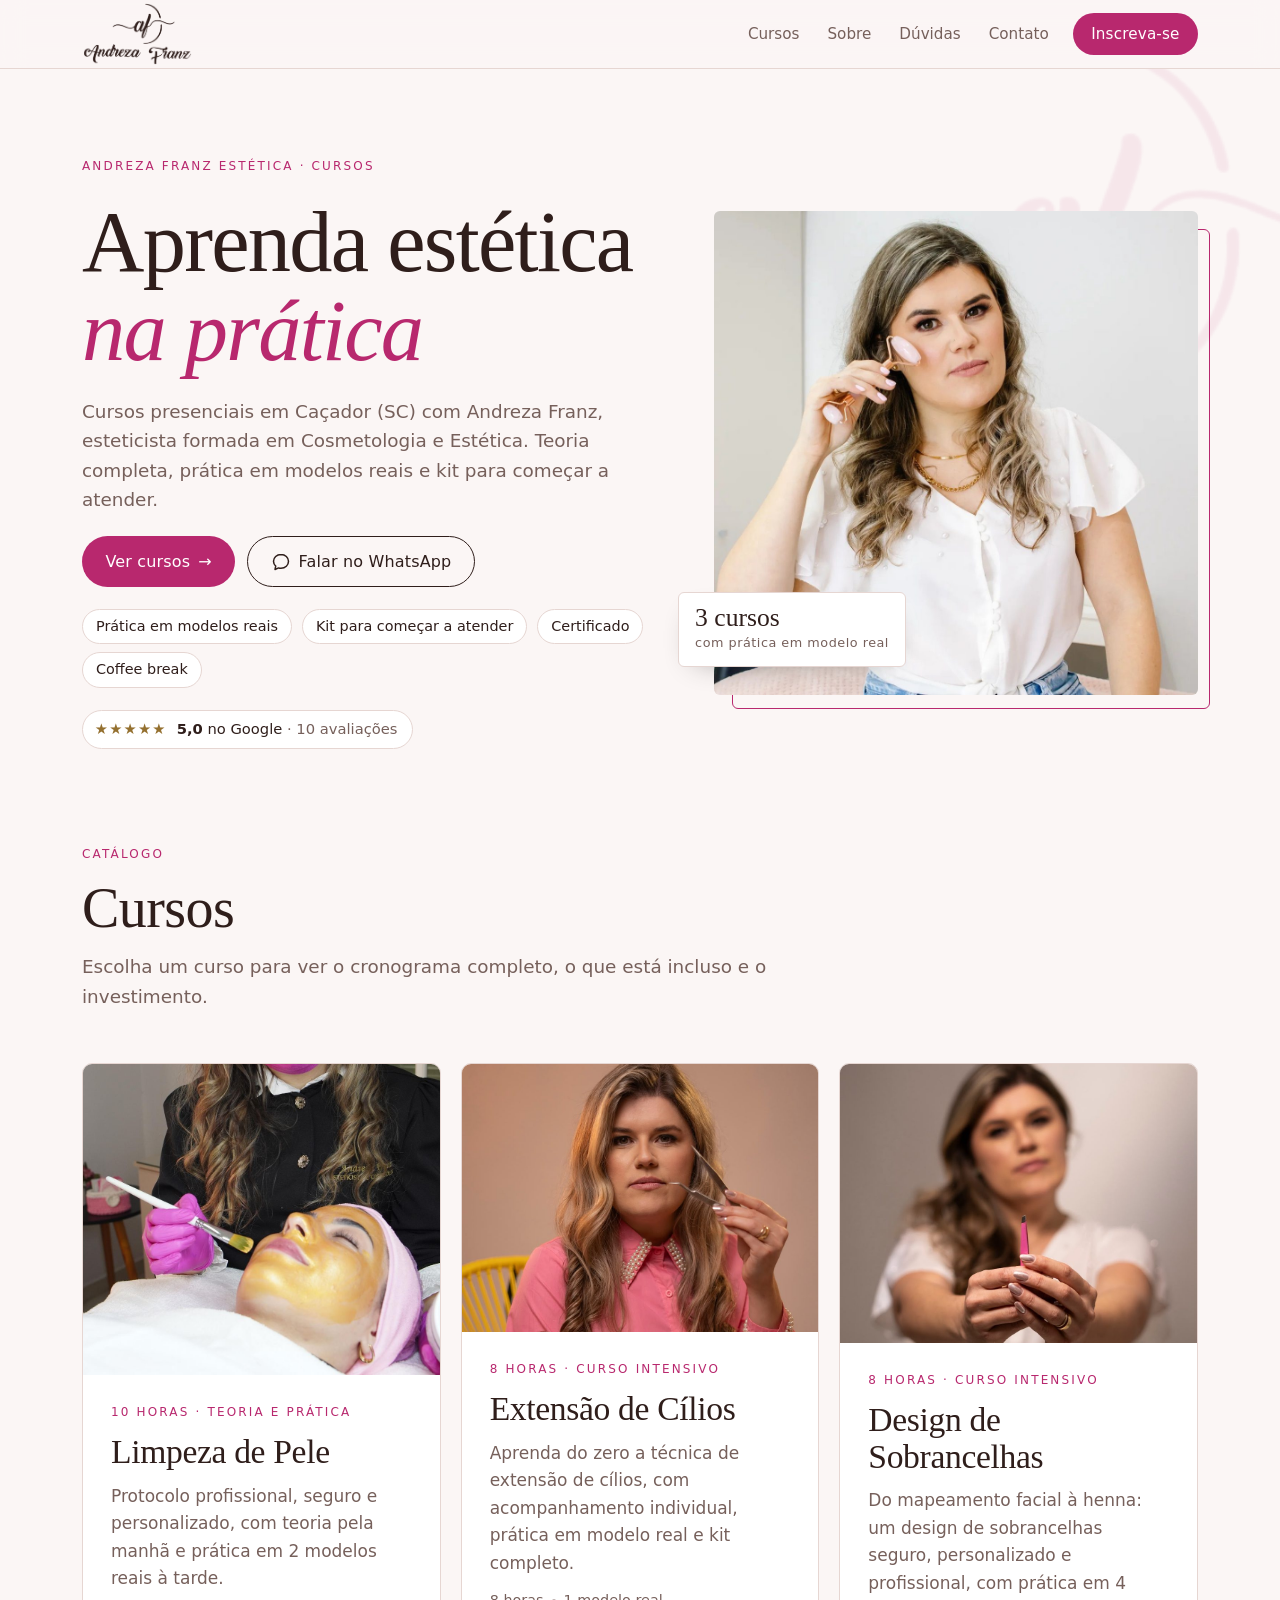
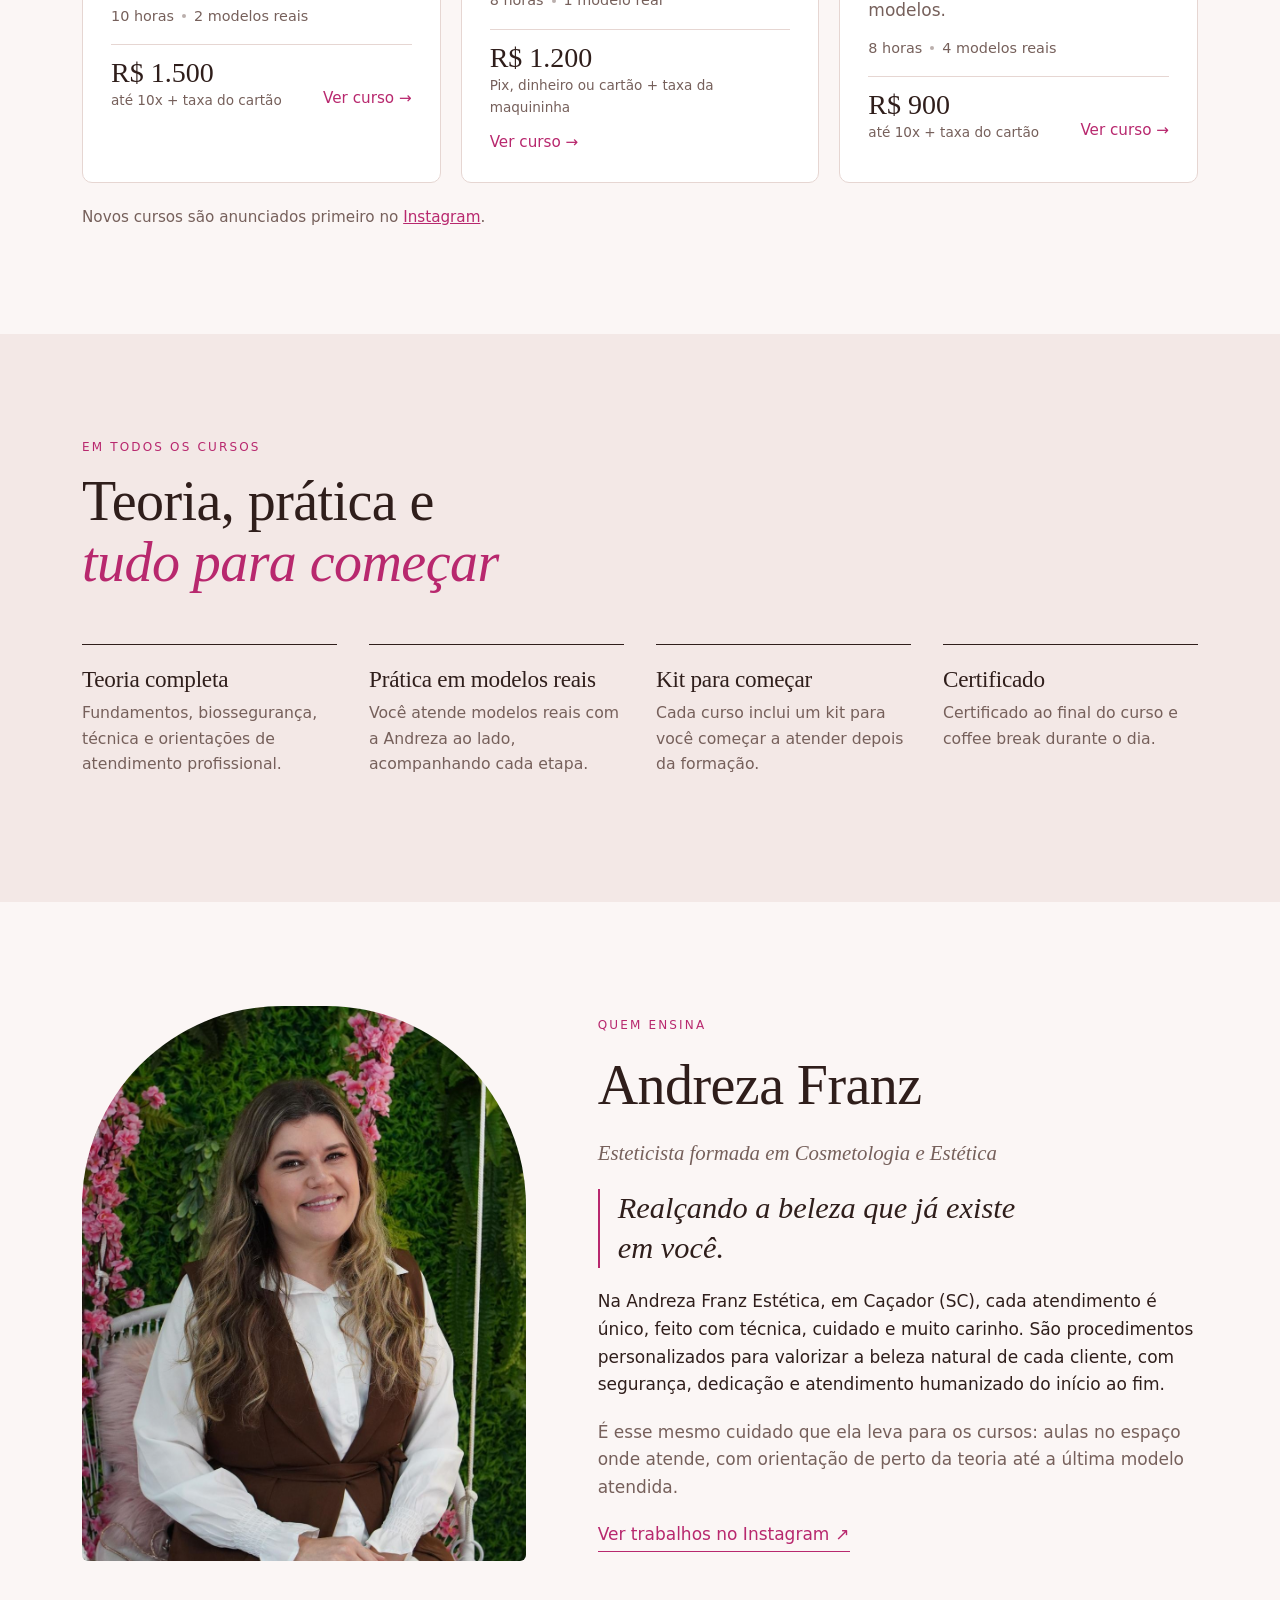
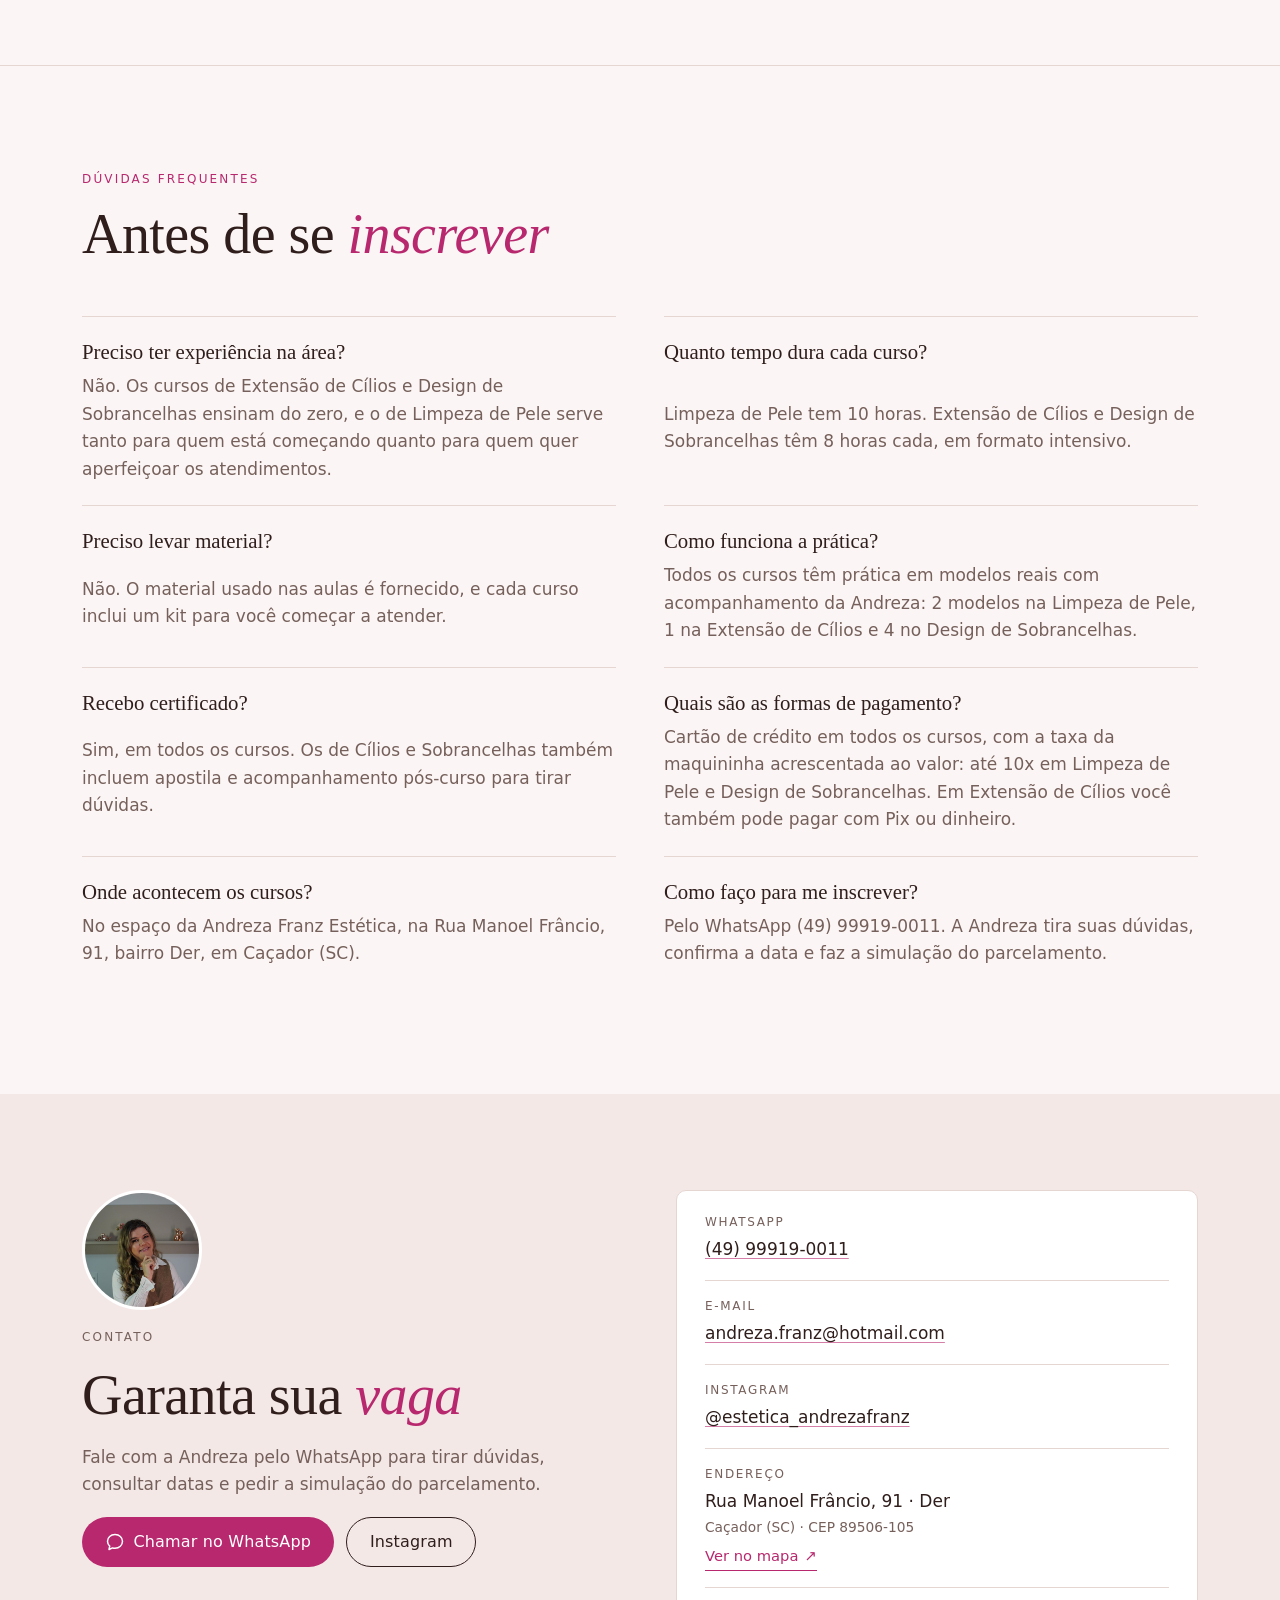
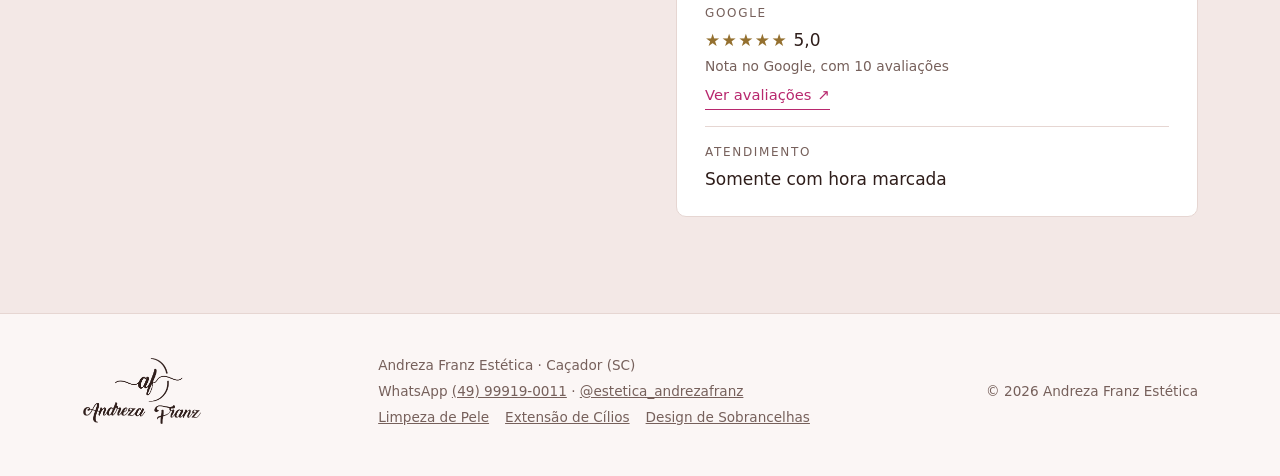
==== commit 7d0f0511: "Add files via upload" ====
--- a/index.html
+++ b/index.html
@@ -101,31 +101,31 @@
     <p class="muted">Protocolo profissional, seguro e personalizado, com teoria pela manhã e prática em 2 modelos reais à tarde.</p>
     <div class="course-meta"><span>10 horas</span><span>2 modelos reais</span></div>
     <div class="course-foot">
-      <div class="price-sm"><strong>R$ 1.800</strong><span>em até 10x no cartão</span></div>
+      <div class="price-sm"><strong>R$ 1.500</strong><span>até 10x + taxa do cartão</span></div>
       <span class="more" aria-hidden="true">Ver curso →</span>
     </div>
   </div>
 </article><article class="course-card">
-  <div class="course-media"><img src="img/curso-cilios.jpg" width="1000" height="800" alt="Andreza Franz de jaleco rosa segurando duas pinças de extensão de cílios" loading="lazy"></div>
+  <div class="course-media"><img src="img/curso-cilios.jpg" width="1000" height="800" alt="Andreza Franz de camisa rosa com gola de pérolas, segurando uma pinça de extensão de cílios junto ao rosto" loading="lazy"></div>
   <div class="course-body">
     <p class="eyebrow">8 horas · curso intensivo</p>
     <h3><a href="extensao-de-cilios.html">Extensão de Cílios</a></h3>
     <p class="muted">Aprenda do zero a técnica de extensão de cílios, com acompanhamento individual, prática em modelo real e kit completo.</p>
     <div class="course-meta"><span>8 horas</span><span>1 modelo real</span></div>
     <div class="course-foot">
-      <div class="price-sm"><strong>R$ 1.200</strong><span>Pix, dinheiro ou cartão</span></div>
+      <div class="price-sm"><strong>R$ 1.200</strong><span>Pix, dinheiro ou cartão + taxa da maquininha</span></div>
       <span class="more" aria-hidden="true">Ver curso →</span>
     </div>
   </div>
 </article><article class="course-card">
-  <div class="course-media"><img src="img/curso-sobrancelhas.jpg" width="1000" height="800" alt="Retrato de Andreza Franz no espaço de atendimento, de blazer preto" loading="lazy"></div>
+  <div class="course-media"><img src="img/curso-sobrancelhas.jpg" width="1000" height="800" alt="Andreza Franz de blusa branca estendendo uma pinça rosa de sobrancelha em primeiro plano" loading="lazy"></div>
   <div class="course-body">
     <p class="eyebrow">8 horas · curso intensivo</p>
     <h3><a href="design-de-sobrancelhas.html">Design de Sobrancelhas</a></h3>
     <p class="muted">Do mapeamento facial à henna: um design de sobrancelhas seguro, personalizado e profissional, com prática em 4 modelos.</p>
     <div class="course-meta"><span>8 horas</span><span>4 modelos reais</span></div>
     <div class="course-foot">
-      <div class="price-sm"><strong>R$ 900</strong><span>em até 10x no cartão</span></div>
+      <div class="price-sm"><strong>R$ 900</strong><span>até 10x + taxa do cartão</span></div>
       <span class="more" aria-hidden="true">Ver curso →</span>
     </div>
   </div>
--- a/css/site.css
+++ b/css/site.css
@@ -416,6 +416,7 @@
 .price .val{font-size:clamp(4.2rem,11vw,7.4rem);font-weight:500;letter-spacing:-.03em}
 .installments{font-size:1.2rem;font-weight:500}
 .installments em{font-style:normal;color:var(--accent)}
+.fee{display:inline-block;margin-left:6px;padding:.15em .75em;border:1px solid var(--accent);border-radius:999px;color:var(--accent);font-size:.82rem;font-weight:500;vertical-align:.15em;white-space:nowrap}
 .fine{font-size:.95rem;color:var(--muted);max-width:52ch}
 .pay{display:grid;gap:0;max-width:520px}
 .pay li{display:grid;grid-template-columns:minmax(0,8em) minmax(0,1fr);gap:16px;padding:12px 0;border-top:1px solid var(--line)}
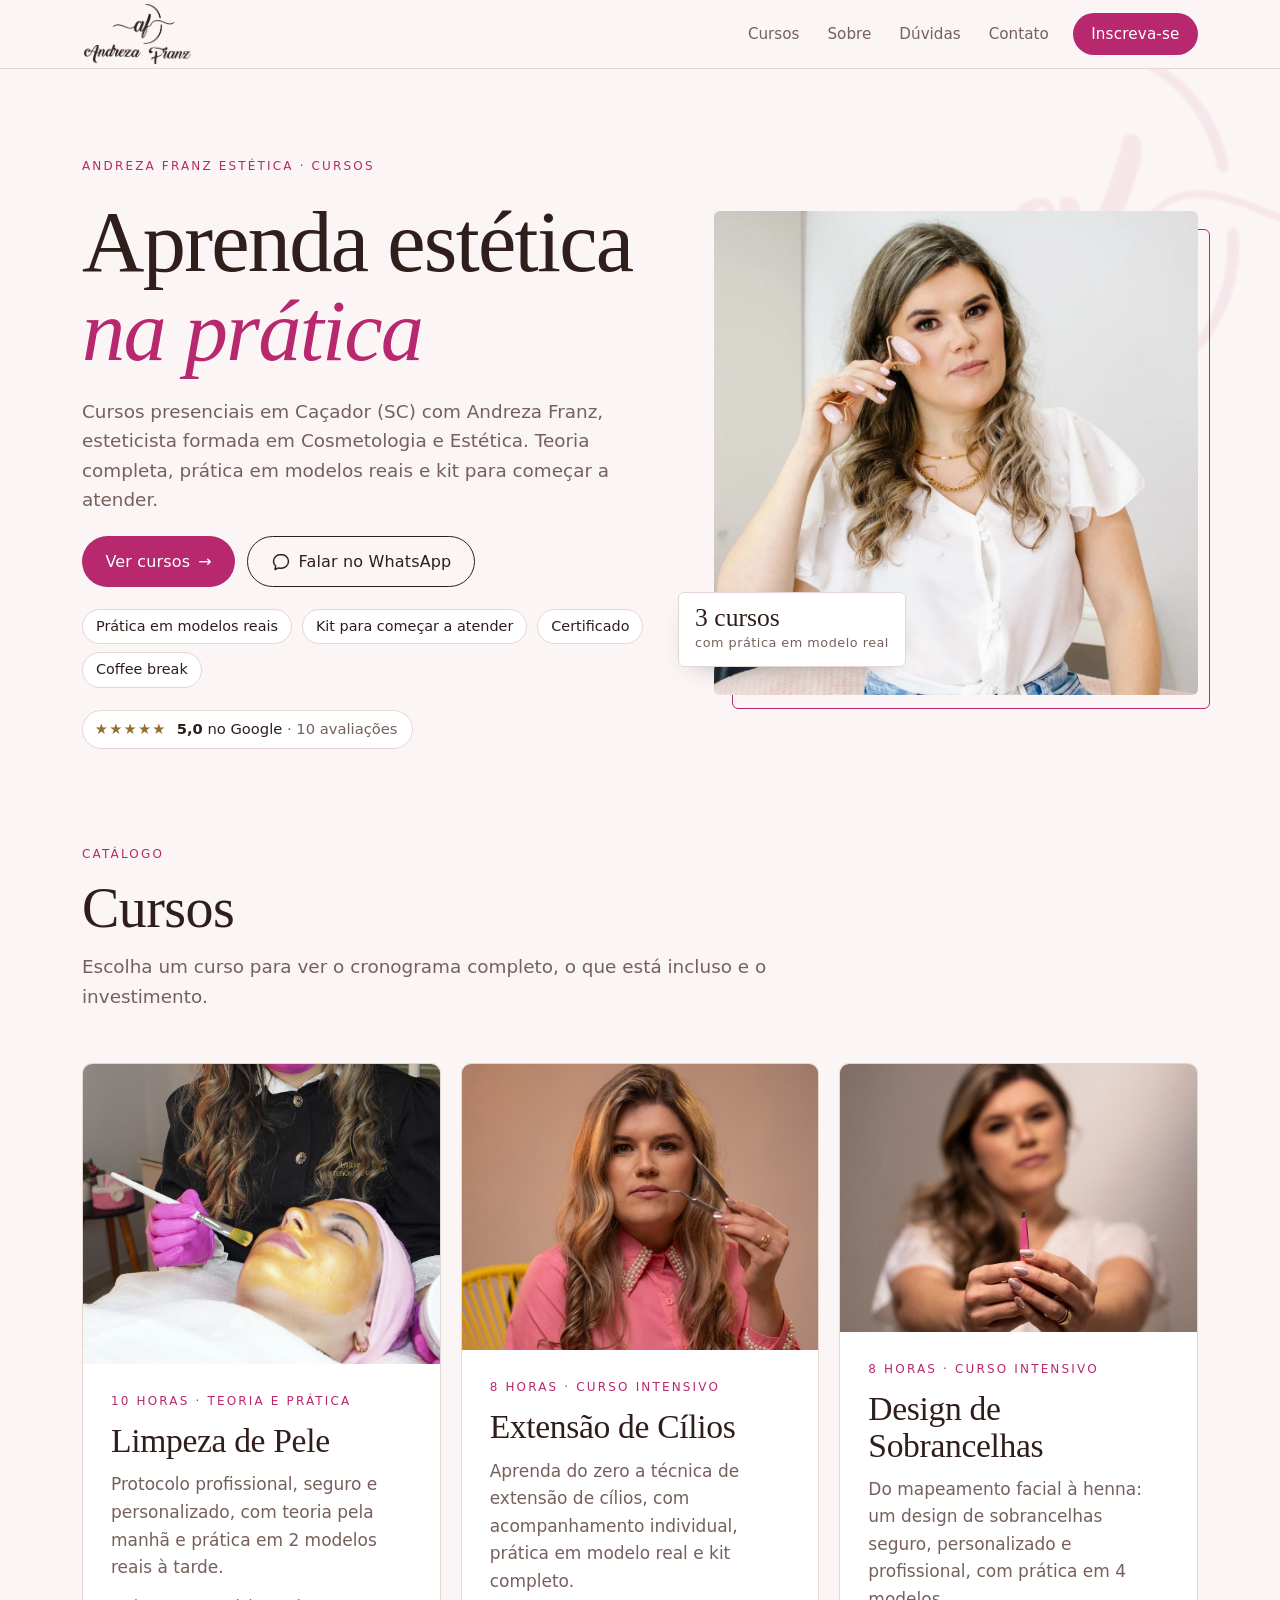
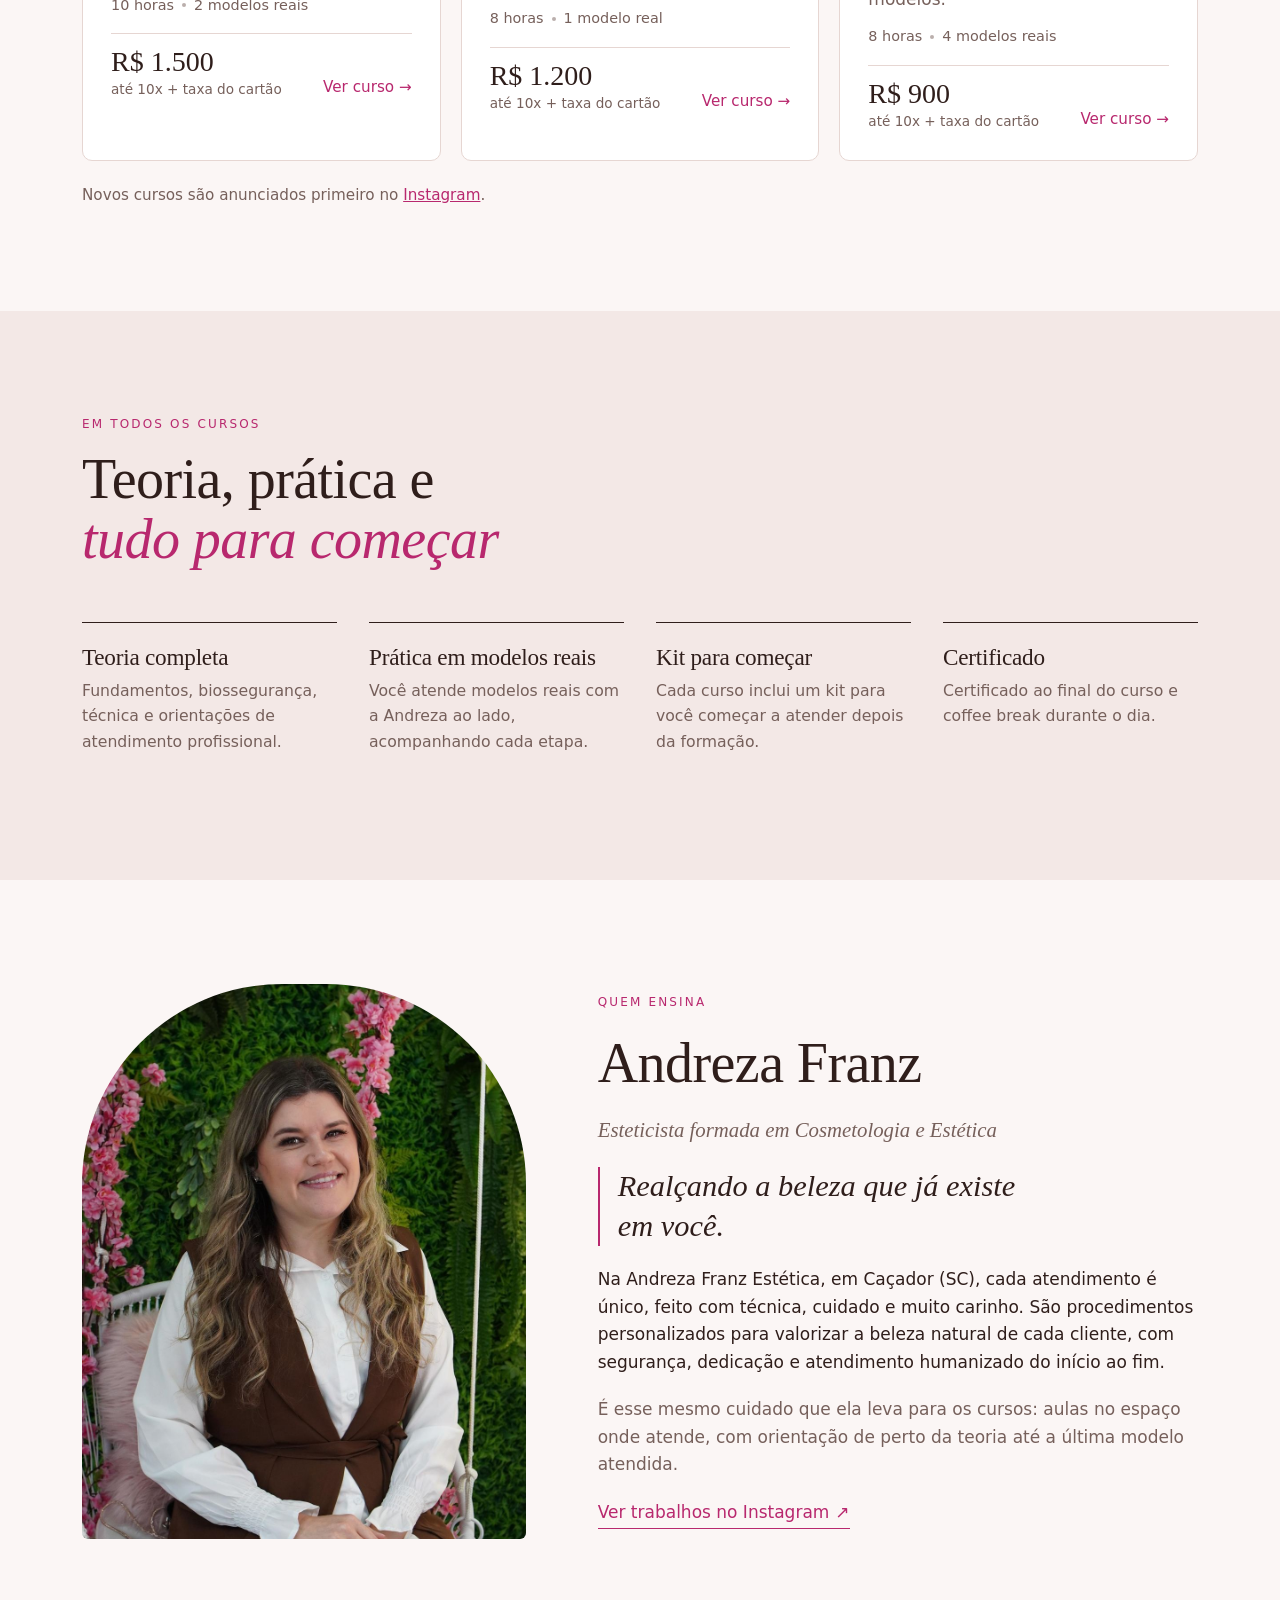
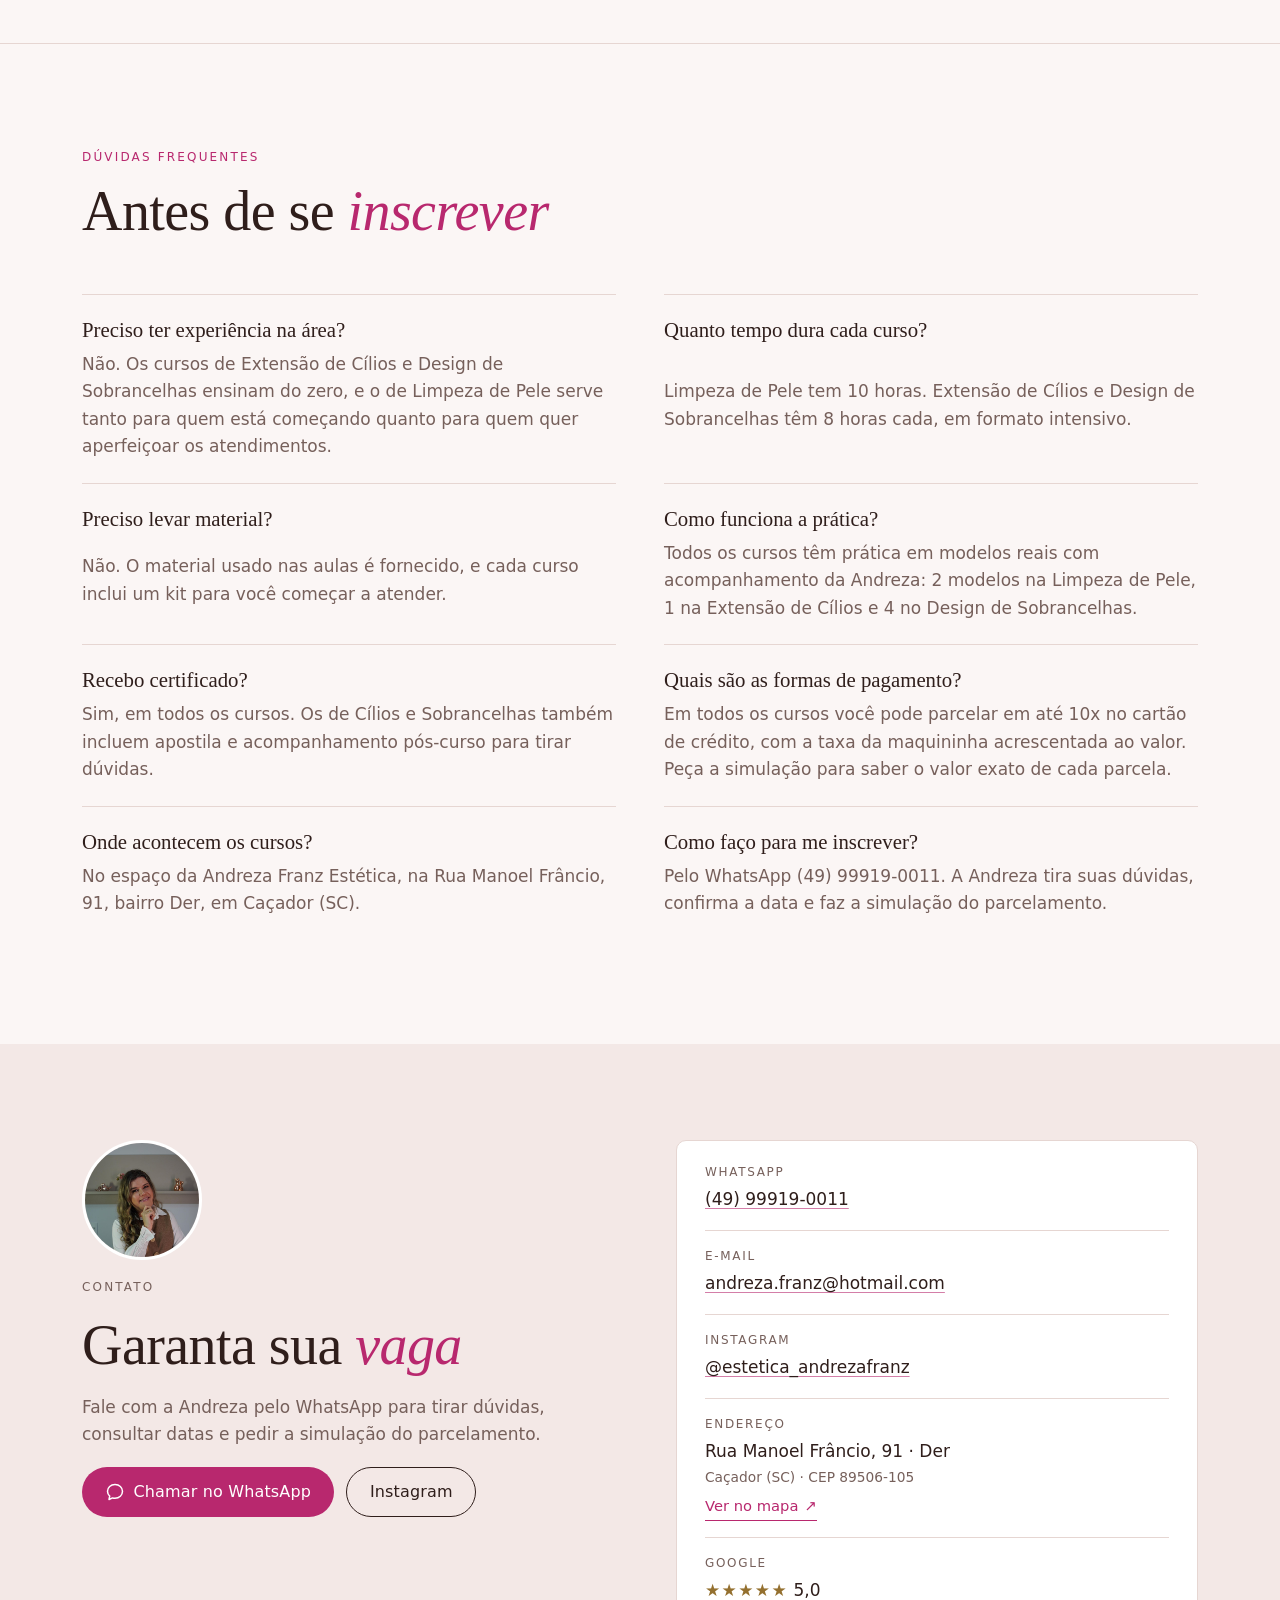
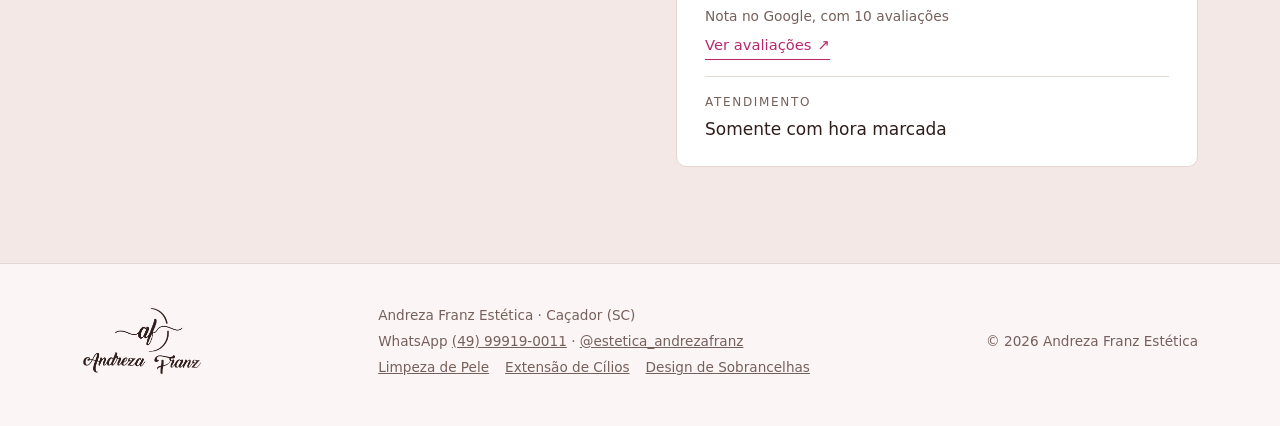
==== commit 7b843844: "Add files via upload" ====
--- a/index.html
+++ b/index.html
@@ -113,7 +113,7 @@
     <p class="muted">Aprenda do zero a técnica de extensão de cílios, com acompanhamento individual, prática em modelo real e kit completo.</p>
     <div class="course-meta"><span>8 horas</span><span>1 modelo real</span></div>
     <div class="course-foot">
-      <div class="price-sm"><strong>R$ 1.200</strong><span>Pix, dinheiro ou cartão + taxa da maquininha</span></div>
+      <div class="price-sm"><strong>R$ 1.200</strong><span>até 10x + taxa do cartão</span></div>
       <span class="more" aria-hidden="true">Ver curso →</span>
     </div>
   </div>
@@ -169,7 +169,7 @@
 <section class="section section--rule" id="duvidas">
   <div class="wrap">
     <div class="section-head"><p class="eyebrow">Dúvidas frequentes</p><h2>Antes de se <em>inscrever</em></h2></div>
-    <dl class="faq"><div><dt>Preciso ter experiência na área?</dt><dd>Não. Os cursos de Extensão de Cílios e Design de Sobrancelhas ensinam do zero, e o de Limpeza de Pele serve tanto para quem está começando quanto para quem quer aperfeiçoar os atendimentos.</dd></div><div><dt>Quanto tempo dura cada curso?</dt><dd>Limpeza de Pele tem 10 horas. Extensão de Cílios e Design de Sobrancelhas têm 8 horas cada, em formato intensivo.</dd></div><div><dt>Preciso levar material?</dt><dd>Não. O material usado nas aulas é fornecido, e cada curso inclui um kit para você começar a atender.</dd></div><div><dt>Como funciona a prática?</dt><dd>Todos os cursos têm prática em modelos reais com acompanhamento da Andreza: 2 modelos na Limpeza de Pele, 1 na Extensão de Cílios e 4 no Design de Sobrancelhas.</dd></div><div><dt>Recebo certificado?</dt><dd>Sim, em todos os cursos. Os de Cílios e Sobrancelhas também incluem apostila e acompanhamento pós-curso para tirar dúvidas.</dd></div><div><dt>Quais são as formas de pagamento?</dt><dd>Cartão de crédito em todos os cursos, com a taxa da maquininha acrescentada ao valor: até 10x em Limpeza de Pele e Design de Sobrancelhas. Em Extensão de Cílios você também pode pagar com Pix ou dinheiro.</dd></div><div><dt>Onde acontecem os cursos?</dt><dd>No espaço da Andreza Franz Estética, na Rua Manoel Frâncio, 91, bairro Der, em Caçador (SC).</dd></div><div><dt>Como faço para me inscrever?</dt><dd>Pelo WhatsApp (49) 99919-0011. A Andreza tira suas dúvidas, confirma a data e faz a simulação do parcelamento.</dd></div></dl>
+    <dl class="faq"><div><dt>Preciso ter experiência na área?</dt><dd>Não. Os cursos de Extensão de Cílios e Design de Sobrancelhas ensinam do zero, e o de Limpeza de Pele serve tanto para quem está começando quanto para quem quer aperfeiçoar os atendimentos.</dd></div><div><dt>Quanto tempo dura cada curso?</dt><dd>Limpeza de Pele tem 10 horas. Extensão de Cílios e Design de Sobrancelhas têm 8 horas cada, em formato intensivo.</dd></div><div><dt>Preciso levar material?</dt><dd>Não. O material usado nas aulas é fornecido, e cada curso inclui um kit para você começar a atender.</dd></div><div><dt>Como funciona a prática?</dt><dd>Todos os cursos têm prática em modelos reais com acompanhamento da Andreza: 2 modelos na Limpeza de Pele, 1 na Extensão de Cílios e 4 no Design de Sobrancelhas.</dd></div><div><dt>Recebo certificado?</dt><dd>Sim, em todos os cursos. Os de Cílios e Sobrancelhas também incluem apostila e acompanhamento pós-curso para tirar dúvidas.</dd></div><div><dt>Quais são as formas de pagamento?</dt><dd>Em todos os cursos você pode parcelar em até 10x no cartão de crédito, com a taxa da maquininha acrescentada ao valor. Peça a simulação para saber o valor exato de cada parcela.</dd></div><div><dt>Onde acontecem os cursos?</dt><dd>No espaço da Andreza Franz Estética, na Rua Manoel Frâncio, 91, bairro Der, em Caçador (SC).</dd></div><div><dt>Como faço para me inscrever?</dt><dd>Pelo WhatsApp (49) 99919-0011. A Andreza tira suas dúvidas, confirma a data e faz a simulação do parcelamento.</dd></div></dl>
   </div>
 </section>
 <section class="cta" id="contato">
